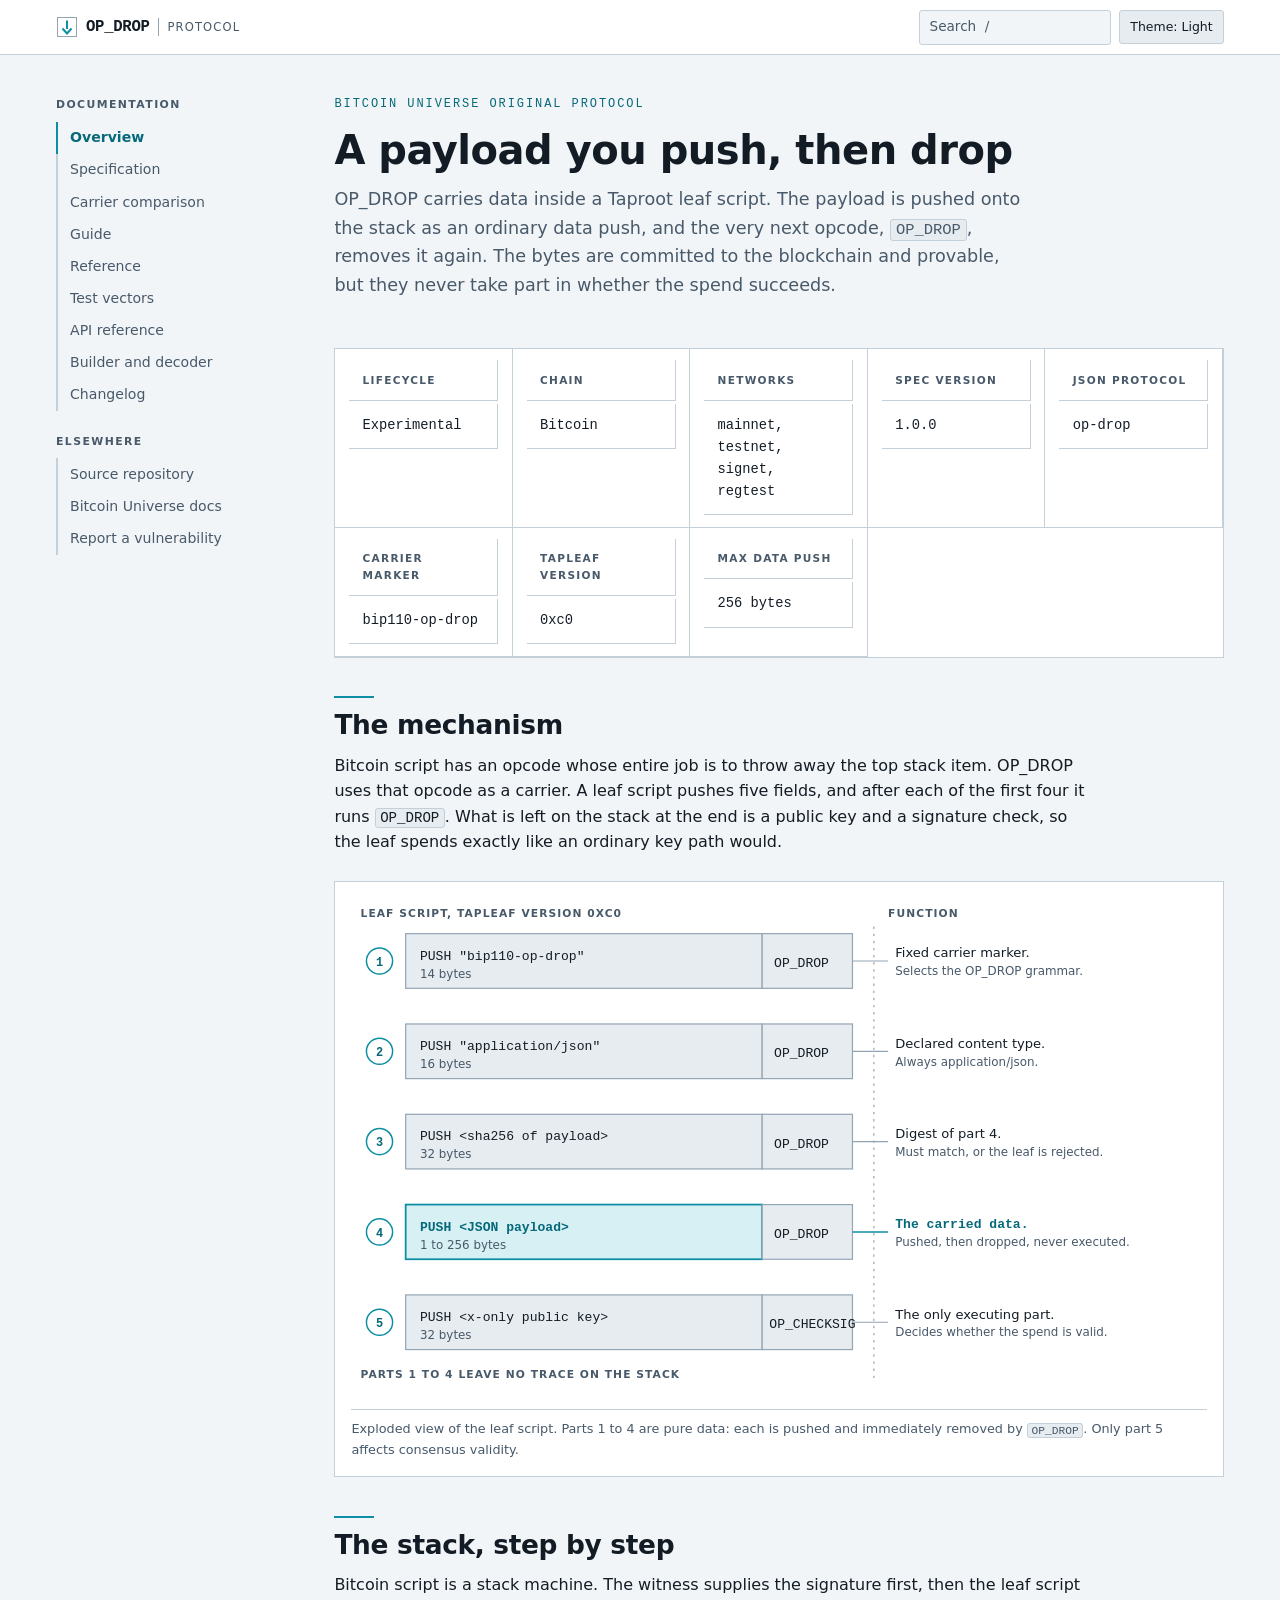
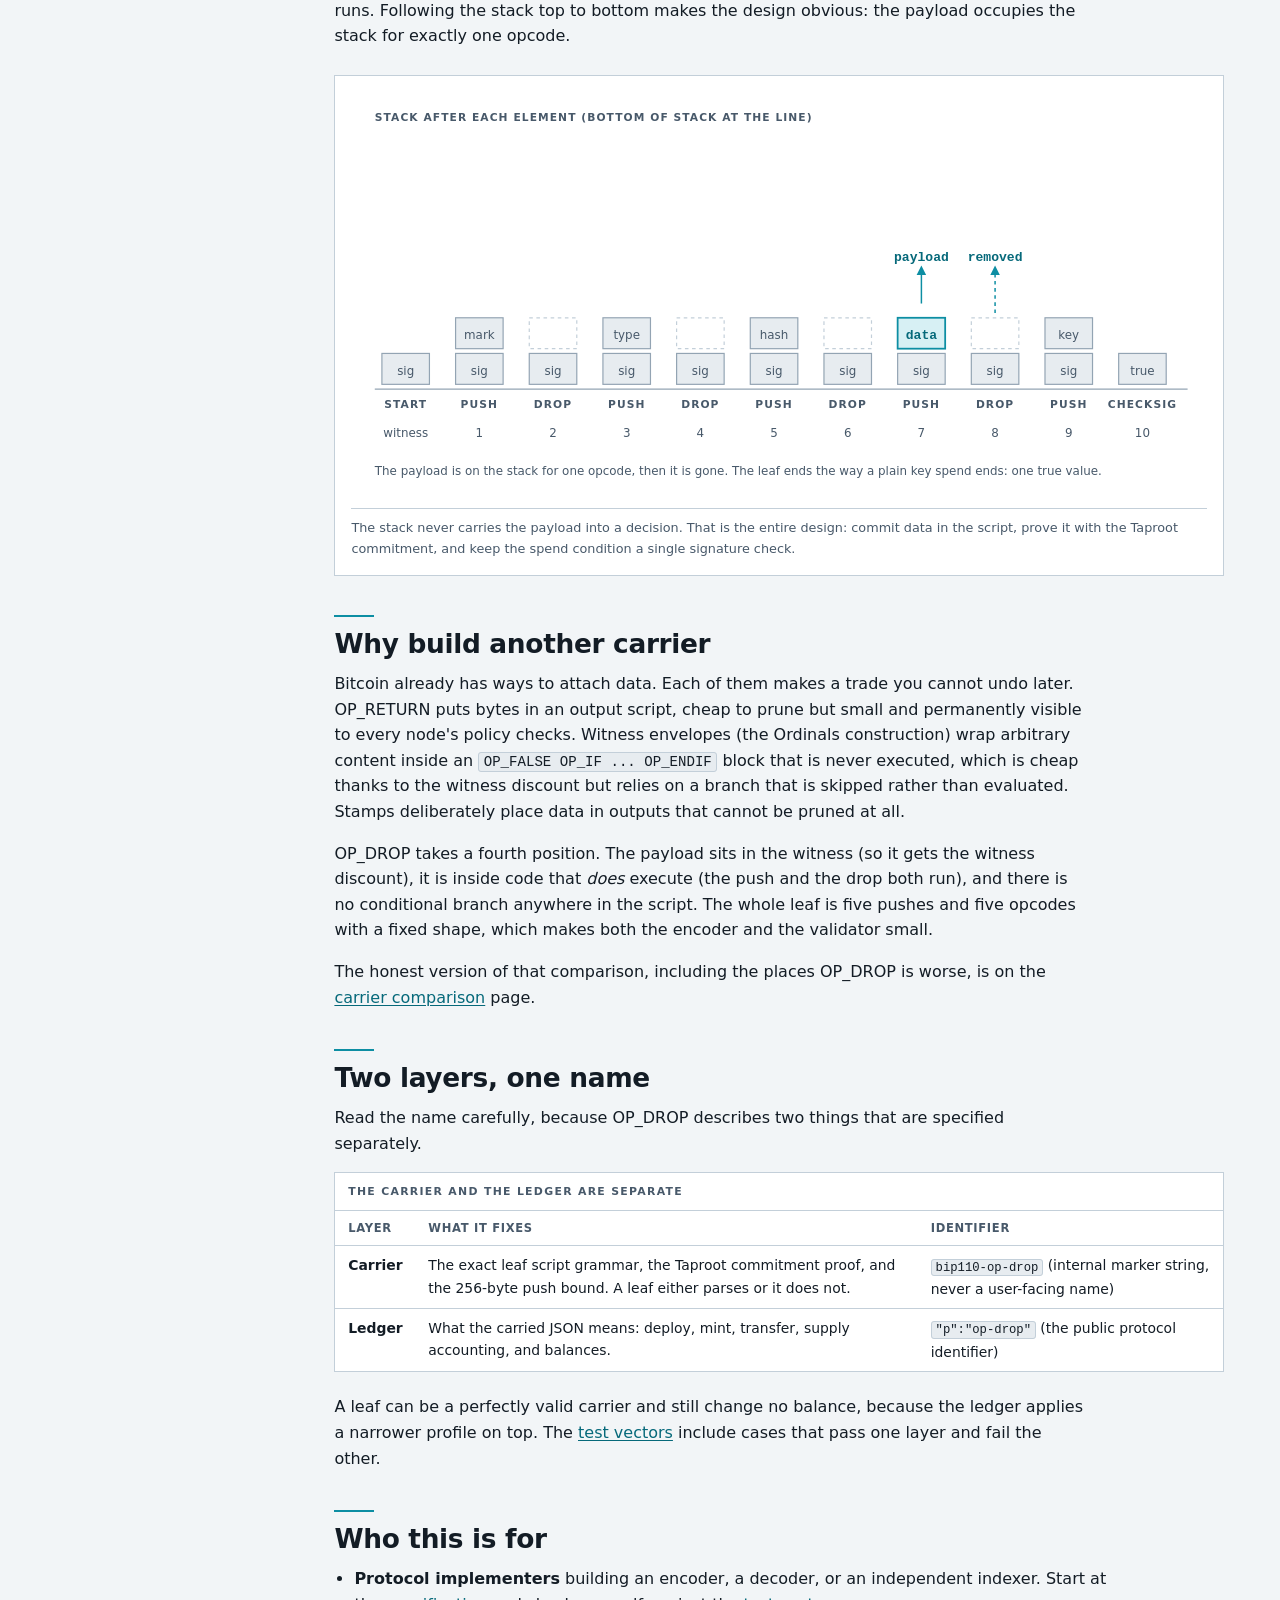
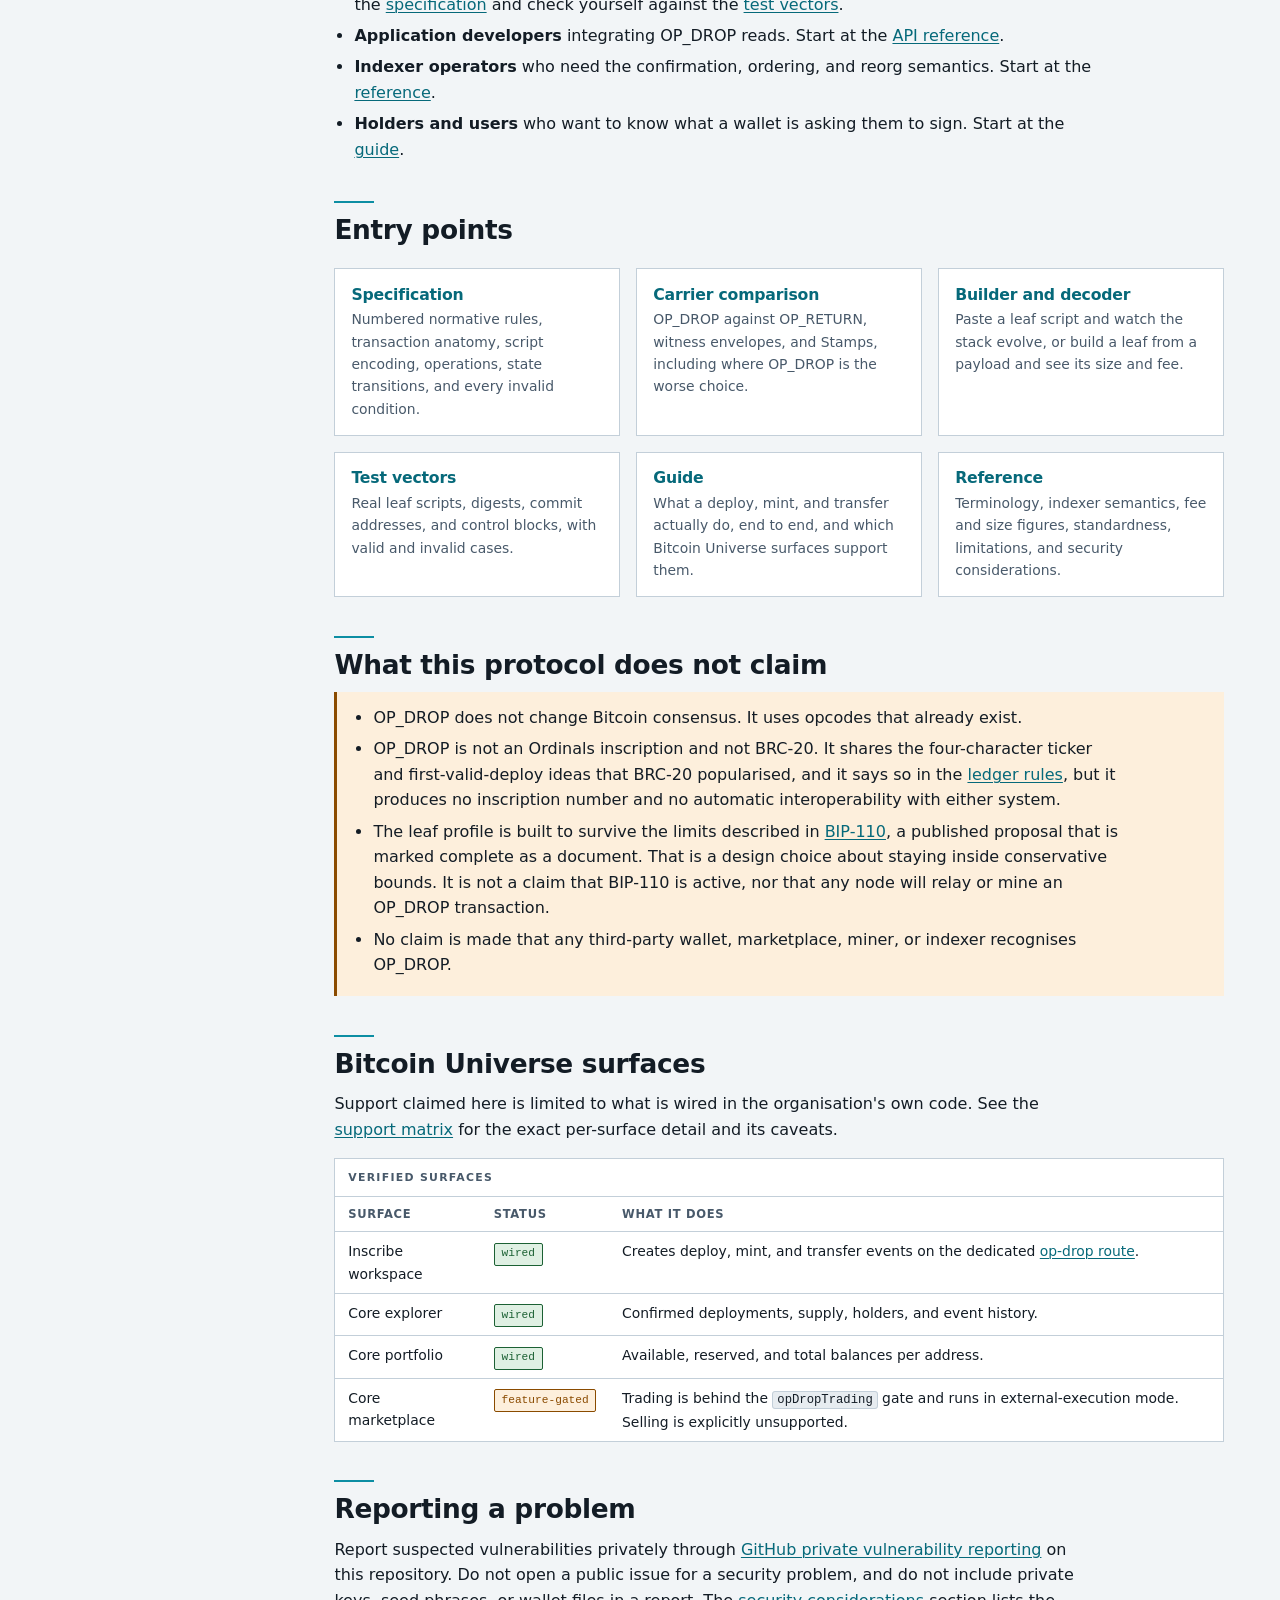
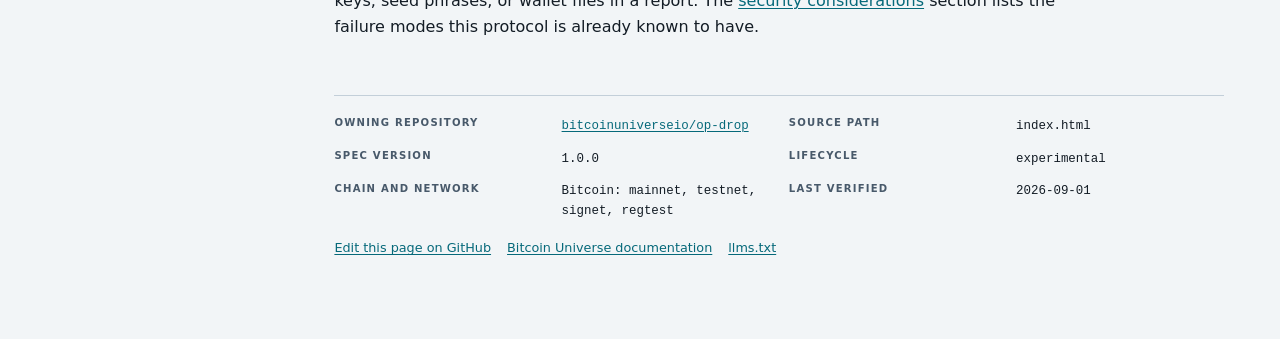
==== index.html @ 26c181e3 "docs: rebuild op-drop into an authoritative protocol documentation site OP_DROP is one of the protoc" ====
<!doctype html>
<html lang="en">
<head>
<meta charset="utf-8">
<meta name="viewport" content="width=device-width, initial-scale=1">
<title>OP_DROP: a Bitcoin data carrier that pushes a payload and drops it</title>
<meta name="description" content="OP_DROP is a Bitcoin Universe original data carrier. A payload is pushed inside a Taproot leaf script and removed from the stack by the OP_DROP opcode, giving a carrier distinct from witness-envelope inscriptions and from OP_RETURN.">
<link rel="canonical" href="https://bitcoinuniverseio.github.io/op-drop/">
<meta property="og:type" content="website">
<meta property="og:title" content="OP_DROP: a Bitcoin data carrier that pushes a payload and drops it">
<meta property="og:description" content="The authoritative home of the OP_DROP carrier design: specification, carrier comparison, test vectors, and a client-side script builder and decoder.">
<meta property="og:url" content="https://bitcoinuniverseio.github.io/op-drop/">
<meta property="og:image" content="https://bitcoinuniverseio.github.io/op-drop/assets/og.svg">
<meta property="og:site_name" content="OP_DROP protocol documentation">
<meta name="twitter:card" content="summary_large_image">
<link rel="icon" href="assets/mark.svg" type="image/svg+xml">
<link rel="stylesheet" href="assets/apparatus.css">
</head>
<body>
<a class="skip" href="#main">Skip to content</a>

<header class="masthead">
  <div class="masthead-in">
    <a class="brand" href="./">
      <svg width="22" height="22" viewBox="0 0 22 22" aria-hidden="true" focusable="false">
        <rect x="1.5" y="1.5" width="19" height="19" fill="none" stroke="var(--rule-strong)"></rect>
        <path d="M11 4.5v8.5" stroke="var(--accent-line)" stroke-width="2" fill="none"></path>
        <path d="M6.5 12.5 11 17.5l4.5-5" fill="none" stroke="var(--accent-line)" stroke-width="2"></path>
      </svg>
      OP_DROP<span class="brand-sub">Protocol</span>
    </a>
    <div class="masthead-tools">
      <div class="searchbox jsonly">
        <label class="skip" for="search-input">Search this site</label>
        <input type="search" id="search-input" data-base="" placeholder="Search  /" autocomplete="off" aria-describedby="search-hint">
        <span id="search-hint" class="skip">Press the slash key to focus search.</span>
        <div id="search-results" role="region" aria-live="polite" aria-label="Search results" hidden></div>
      </div>
      <button type="button" class="tbtn jsonly" id="theme-toggle" aria-pressed="false">Theme: <span class="theme-label">Light</span></button>
    </div>
  </div>
</header>

<div class="shell">
  <aside class="sidebar">
    <span class="label">Documentation</span>
    <nav aria-label="Site sections">
      <ul>
        <li><a href="./" aria-current="page">Overview</a></li>
        <li><a href="specification.html">Specification</a></li>
        <li><a href="carriers.html">Carrier comparison</a></li>
        <li><a href="guide.html">Guide</a></li>
        <li><a href="reference.html">Reference</a></li>
        <li><a href="test-vectors.html">Test vectors</a></li>
        <li><a href="api.html">API reference</a></li>
        <li><a href="tool.html">Builder and decoder</a></li>
        <li><a href="changelog.html">Changelog</a></li>
      </ul>
    </nav>
    <span class="label">Elsewhere</span>
    <nav aria-label="External links">
      <ul>
        <li><a href="https://github.com/bitcoinuniverseio/op-drop">Source repository</a></li>
        <li><a href="https://docs.bitcoinuniverse.io">Bitcoin Universe docs</a></li>
        <li><a href="https://github.com/bitcoinuniverseio/op-drop/security/advisories/new">Report a vulnerability</a></li>
      </ul>
    </nav>
  </aside>

  <main id="main">
    <div class="hero">
      <p class="kicker">Bitcoin Universe original protocol</p>
      <h1>A payload you push, then drop</h1>
      <p class="lede">OP_DROP carries data inside a Taproot leaf script. The payload is pushed onto the stack as an ordinary data push, and the very next opcode, <code>OP_DROP</code>, removes it again. The bytes are committed to the blockchain and provable, but they never take part in whether the spend succeeds.</p>
    </div>

    <div class="specplate">
      <div><div class="k">Lifecycle</div><div class="v">Experimental</div></div>
      <div><div class="k">Chain</div><div class="v">Bitcoin</div></div>
      <div><div class="k">Networks</div><div class="v">mainnet, testnet, signet, regtest</div></div>
      <div><div class="k">Spec version</div><div class="v">1.0.0</div></div>
      <div><div class="k">JSON protocol</div><div class="v">op-drop</div></div>
      <div><div class="k">Carrier marker</div><div class="v">bip110-op-drop</div></div>
      <div><div class="k">Tapleaf version</div><div class="v">0xc0</div></div>
      <div><div class="k">Max data push</div><div class="v">256 bytes</div></div>
    </div>

    <h2 id="mechanism">The mechanism</h2>
    <p>Bitcoin script has an opcode whose entire job is to throw away the top stack item. OP_DROP uses that opcode as a carrier. A leaf script pushes five fields, and after each of the first four it runs <code>OP_DROP</code>. What is left on the stack at the end is a public key and a signature check, so the leaf spends exactly like an ordinary key path would.</p>

    <figure class="figscroll figwide">
      <svg viewBox="0 0 720 420" role="img" aria-labelledby="fig-explode-t fig-explode-d">
        <title id="fig-explode-t">Exploded view of an OP_DROP leaf script</title>
        <desc id="fig-explode-d">The leaf script is drawn as five stacked parts. Part 1 is the 14-byte marker string bip110-op-drop followed by OP_DROP. Part 2 is the 16-byte content type application slash json followed by OP_DROP. Part 3 is the 32-byte SHA-256 digest of the payload followed by OP_DROP. Part 4 is the JSON payload itself, highlighted, followed by OP_DROP. Part 5 is the 32-byte x-only public key followed by OP_CHECKSIG, which is the only part that affects whether the spend succeeds. Leader lines connect each part to a note on the right.</desc>

        <text class="d-cap" x="8" y="16">Leaf script, tapleaf version 0xc0</text>
        <text class="d-cap" x="452" y="16">Function</text>
        <line x1="440" y1="24" x2="440" y2="404" class="d-lead" stroke-dasharray="2 4"></line>

        <!-- part 1 -->
        <g>
          <rect x="46" y="30" width="300" height="46" class="d-box"></rect>
          <text class="d-tm" x="58" y="52">PUSH "bip110-op-drop"</text>
          <text class="d-tmute" x="58" y="67">14 bytes</text>
          <rect x="346" y="30" width="76" height="46" class="d-box"></rect>
          <text class="d-tm" x="356" y="58">OP_DROP</text>
          <circle cx="24" cy="53" r="11" class="d-num"></circle>
          <circle cx="24" cy="53" r="11" class="d-numring"></circle>
          <text class="d-numtext" x="24" y="57" text-anchor="middle">1</text>
          <path d="M422 53 H452" class="d-lead"></path>
          <text class="d-t" x="458" y="50">Fixed carrier marker.</text>
          <text class="d-tmute" x="458" y="65">Selects the OP_DROP grammar.</text>
        </g>

        <!-- part 2 -->
        <g>
          <rect x="46" y="106" width="300" height="46" class="d-box"></rect>
          <text class="d-tm" x="58" y="128">PUSH "application/json"</text>
          <text class="d-tmute" x="58" y="143">16 bytes</text>
          <rect x="346" y="106" width="76" height="46" class="d-box"></rect>
          <text class="d-tm" x="356" y="134">OP_DROP</text>
          <circle cx="24" cy="129" r="11" class="d-num"></circle>
          <circle cx="24" cy="129" r="11" class="d-numring"></circle>
          <text class="d-numtext" x="24" y="133" text-anchor="middle">2</text>
          <path d="M422 129 H452" class="d-lead"></path>
          <text class="d-t" x="458" y="126">Declared content type.</text>
          <text class="d-tmute" x="458" y="141">Always application/json.</text>
        </g>

        <!-- part 3 -->
        <g>
          <rect x="46" y="182" width="300" height="46" class="d-box"></rect>
          <text class="d-tm" x="58" y="204">PUSH &lt;sha256 of payload&gt;</text>
          <text class="d-tmute" x="58" y="219">32 bytes</text>
          <rect x="346" y="182" width="76" height="46" class="d-box"></rect>
          <text class="d-tm" x="356" y="210">OP_DROP</text>
          <circle cx="24" cy="205" r="11" class="d-num"></circle>
          <circle cx="24" cy="205" r="11" class="d-numring"></circle>
          <text class="d-numtext" x="24" y="209" text-anchor="middle">3</text>
          <path d="M422 205 H452" class="d-lead"></path>
          <text class="d-t" x="458" y="202">Digest of part 4.</text>
          <text class="d-tmute" x="458" y="217">Must match, or the leaf is rejected.</text>
        </g>

        <!-- part 4, the payload -->
        <g>
          <rect x="46" y="258" width="300" height="46" class="d-box-a"></rect>
          <text class="d-ta" x="58" y="280">PUSH &lt;JSON payload&gt;</text>
          <text class="d-tmute" x="58" y="295">1 to 256 bytes</text>
          <rect x="346" y="258" width="76" height="46" class="d-box"></rect>
          <text class="d-tm" x="356" y="286">OP_DROP</text>
          <circle cx="24" cy="281" r="11" class="d-num"></circle>
          <circle cx="24" cy="281" r="11" class="d-numring"></circle>
          <text class="d-numtext" x="24" y="285" text-anchor="middle">4</text>
          <path d="M422 281 H452" class="d-lead-a"></path>
          <text class="d-ta" x="458" y="278">The carried data.</text>
          <text class="d-tmute" x="458" y="293">Pushed, then dropped, never executed.</text>
        </g>

        <!-- part 5 -->
        <g>
          <rect x="46" y="334" width="300" height="46" class="d-box"></rect>
          <text class="d-tm" x="58" y="356">PUSH &lt;x-only public key&gt;</text>
          <text class="d-tmute" x="58" y="371">32 bytes</text>
          <rect x="346" y="334" width="76" height="46" class="d-box"></rect>
          <text class="d-tm" x="352" y="362">OP_CHECKSIG</text>
          <circle cx="24" cy="357" r="11" class="d-num"></circle>
          <circle cx="24" cy="357" r="11" class="d-numring"></circle>
          <text class="d-numtext" x="24" y="361" text-anchor="middle">5</text>
          <path d="M422 357 H452" class="d-lead"></path>
          <text class="d-t" x="458" y="354">The only executing part.</text>
          <text class="d-tmute" x="458" y="369">Decides whether the spend is valid.</text>
        </g>

        <text class="d-cap" x="8" y="404">Parts 1 to 4 leave no trace on the stack</text>
      </svg>
      <figcaption>Exploded view of the leaf script. Parts 1 to 4 are pure data: each is pushed and immediately removed by <code>OP_DROP</code>. Only part 5 affects consensus validity.</figcaption>
    </figure>

    <h2 id="stack">The stack, step by step</h2>
    <p>Bitcoin script is a stack machine. The witness supplies the signature first, then the leaf script runs. Following the stack top to bottom makes the design obvious: the payload occupies the stack for exactly one opcode.</p>

    <figure class="figscroll figwide">
      <svg viewBox="0 0 720 340" role="img" aria-labelledby="fig-stack-t fig-stack-d">
        <title id="fig-stack-t">Stack contents at each step of an OP_DROP leaf</title>
        <desc id="fig-stack-d">Eleven columns show the stack after each script element. The stack starts holding only the witness signature. Each data push adds one item, drawn as a box above the signature, and the following OP_DROP removes it again, so the stack returns to holding just the signature. The fourth push, the JSON payload, is highlighted. After the final push of the public key, OP_CHECKSIG consumes both the key and the signature and leaves a single true value.</desc>

        <line x1="20" y1="250" x2="704" y2="250" class="d-lead"></line>
        <text class="d-cap" x="20" y="24">Stack after each element (bottom of stack at the line)</text>

        <!-- columns: x centers every 62px starting at 46 -->
        <g>
          <!-- 0 initial -->
          <rect x="26" y="220" width="40" height="26" class="d-box"></rect>
          <text class="d-tmute" x="46" y="238" text-anchor="middle">sig</text>
          <text class="d-cap" x="46" y="266" text-anchor="middle">start</text>
          <text class="d-tmute" x="46" y="290" text-anchor="middle">witness</text>

          <!-- 1 push marker -->
          <rect x="88" y="220" width="40" height="26" class="d-box"></rect>
          <text class="d-tmute" x="108" y="238" text-anchor="middle">sig</text>
          <rect x="88" y="190" width="40" height="26" class="d-box"></rect>
          <text class="d-tmute" x="108" y="208" text-anchor="middle">mark</text>
          <text class="d-cap" x="108" y="266" text-anchor="middle">push</text>
          <text class="d-tmute" x="108" y="290" text-anchor="middle">1</text>

          <!-- 2 drop -->
          <rect x="150" y="220" width="40" height="26" class="d-box"></rect>
          <text class="d-tmute" x="170" y="238" text-anchor="middle">sig</text>
          <rect x="150" y="190" width="40" height="26" class="d-box-mute"></rect>
          <text class="d-cap" x="170" y="266" text-anchor="middle">drop</text>
          <text class="d-tmute" x="170" y="290" text-anchor="middle">2</text>

          <!-- 3 push ct -->
          <rect x="212" y="220" width="40" height="26" class="d-box"></rect>
          <text class="d-tmute" x="232" y="238" text-anchor="middle">sig</text>
          <rect x="212" y="190" width="40" height="26" class="d-box"></rect>
          <text class="d-tmute" x="232" y="208" text-anchor="middle">type</text>
          <text class="d-cap" x="232" y="266" text-anchor="middle">push</text>
          <text class="d-tmute" x="232" y="290" text-anchor="middle">3</text>

          <!-- 4 drop -->
          <rect x="274" y="220" width="40" height="26" class="d-box"></rect>
          <text class="d-tmute" x="294" y="238" text-anchor="middle">sig</text>
          <rect x="274" y="190" width="40" height="26" class="d-box-mute"></rect>
          <text class="d-cap" x="294" y="266" text-anchor="middle">drop</text>
          <text class="d-tmute" x="294" y="290" text-anchor="middle">4</text>

          <!-- 5 push hash -->
          <rect x="336" y="220" width="40" height="26" class="d-box"></rect>
          <text class="d-tmute" x="356" y="238" text-anchor="middle">sig</text>
          <rect x="336" y="190" width="40" height="26" class="d-box"></rect>
          <text class="d-tmute" x="356" y="208" text-anchor="middle">hash</text>
          <text class="d-cap" x="356" y="266" text-anchor="middle">push</text>
          <text class="d-tmute" x="356" y="290" text-anchor="middle">5</text>

          <!-- 6 drop -->
          <rect x="398" y="220" width="40" height="26" class="d-box"></rect>
          <text class="d-tmute" x="418" y="238" text-anchor="middle">sig</text>
          <rect x="398" y="190" width="40" height="26" class="d-box-mute"></rect>
          <text class="d-cap" x="418" y="266" text-anchor="middle">drop</text>
          <text class="d-tmute" x="418" y="290" text-anchor="middle">6</text>

          <!-- 7 push payload -->
          <rect x="460" y="220" width="40" height="26" class="d-box"></rect>
          <text class="d-tmute" x="480" y="238" text-anchor="middle">sig</text>
          <rect x="460" y="190" width="40" height="26" class="d-box-a"></rect>
          <text class="d-ta" x="480" y="208" text-anchor="middle">data</text>
          <text class="d-cap" x="480" y="266" text-anchor="middle">push</text>
          <text class="d-tmute" x="480" y="290" text-anchor="middle">7</text>
          <path d="M480 178 v-24" class="d-lead-a"></path>
          <path d="M476 154 h8 l-4 -8 z" class="d-arrow-a"></path>
          <text class="d-ta" x="480" y="142" text-anchor="middle">payload</text>

          <!-- 8 drop -->
          <rect x="522" y="220" width="40" height="26" class="d-box"></rect>
          <text class="d-tmute" x="542" y="238" text-anchor="middle">sig</text>
          <rect x="522" y="190" width="40" height="26" class="d-box-mute"></rect>
          <text class="d-cap" x="542" y="266" text-anchor="middle">drop</text>
          <text class="d-tmute" x="542" y="290" text-anchor="middle">8</text>
          <path d="M542 186 v-32" class="d-lead-a" stroke-dasharray="3 3"></path>
          <path d="M538 154 h8 l-4 -8 z" class="d-arrow-a"></path>
          <text class="d-ta" x="542" y="142" text-anchor="middle">removed</text>

          <!-- 9 push key -->
          <rect x="584" y="220" width="40" height="26" class="d-box"></rect>
          <text class="d-tmute" x="604" y="238" text-anchor="middle">sig</text>
          <rect x="584" y="190" width="40" height="26" class="d-box"></rect>
          <text class="d-tmute" x="604" y="208" text-anchor="middle">key</text>
          <text class="d-cap" x="604" y="266" text-anchor="middle">push</text>
          <text class="d-tmute" x="604" y="290" text-anchor="middle">9</text>

          <!-- 10 checksig -->
          <rect x="646" y="220" width="40" height="26" class="d-box"></rect>
          <text class="d-tmute" x="666" y="238" text-anchor="middle">true</text>
          <text class="d-cap" x="666" y="266" text-anchor="middle">checksig</text>
          <text class="d-tmute" x="666" y="290" text-anchor="middle">10</text>
        </g>

        <text class="d-tmute" x="20" y="322">The payload is on the stack for one opcode, then it is gone. The leaf ends the way a plain key spend ends: one true value.</text>
      </svg>
      <figcaption>The stack never carries the payload into a decision. That is the entire design: commit data in the script, prove it with the Taproot commitment, and keep the spend condition a single signature check.</figcaption>
    </figure>

    <h2 id="why">Why build another carrier</h2>
    <p>Bitcoin already has ways to attach data. Each of them makes a trade you cannot undo later. OP_RETURN puts bytes in an output script, cheap to prune but small and permanently visible to every node's policy checks. Witness envelopes (the Ordinals construction) wrap arbitrary content inside an <code>OP_FALSE OP_IF ... OP_ENDIF</code> block that is never executed, which is cheap thanks to the witness discount but relies on a branch that is skipped rather than evaluated. Stamps deliberately place data in outputs that cannot be pruned at all.</p>
    <p>OP_DROP takes a fourth position. The payload sits in the witness (so it gets the witness discount), it is inside code that <em>does</em> execute (the push and the drop both run), and there is no conditional branch anywhere in the script. The whole leaf is five pushes and five opcodes with a fixed shape, which makes both the encoder and the validator small.</p>
    <p>The honest version of that comparison, including the places OP_DROP is worse, is on the <a href="carriers.html">carrier comparison</a> page.</p>

    <h2 id="two-layers">Two layers, one name</h2>
    <p>Read the name carefully, because OP_DROP describes two things that are specified separately.</p>
    <div class="tablewrap">
      <table>
        <caption>The carrier and the ledger are separate</caption>
        <thead><tr><th>Layer</th><th>What it fixes</th><th>Identifier</th></tr></thead>
        <tbody>
          <tr><td><strong>Carrier</strong></td><td>The exact leaf script grammar, the Taproot commitment proof, and the 256-byte push bound. A leaf either parses or it does not.</td><td><code>bip110-op-drop</code> (internal marker string, never a user-facing name)</td></tr>
          <tr><td><strong>Ledger</strong></td><td>What the carried JSON means: deploy, mint, transfer, supply accounting, and balances.</td><td><code>"p":"op-drop"</code> (the public protocol identifier)</td></tr>
        </tbody>
      </table>
    </div>
    <p>A leaf can be a perfectly valid carrier and still change no balance, because the ledger applies a narrower profile on top. The <a href="test-vectors.html">test vectors</a> include cases that pass one layer and fail the other.</p>

    <h2 id="who">Who this is for</h2>
    <ul>
      <li><strong>Protocol implementers</strong> building an encoder, a decoder, or an independent indexer. Start at the <a href="specification.html">specification</a> and check yourself against the <a href="test-vectors.html">test vectors</a>.</li>
      <li><strong>Application developers</strong> integrating OP_DROP reads. Start at the <a href="api.html">API reference</a>.</li>
      <li><strong>Indexer operators</strong> who need the confirmation, ordering, and reorg semantics. Start at the <a href="reference.html">reference</a>.</li>
      <li><strong>Holders and users</strong> who want to know what a wallet is asking them to sign. Start at the <a href="guide.html">guide</a>.</li>
    </ul>

    <h2 id="entry">Entry points</h2>
    <div class="cards">
      <a class="card" href="specification.html"><h3>Specification</h3><p>Numbered normative rules, transaction anatomy, script encoding, operations, state transitions, and every invalid condition.</p></a>
      <a class="card" href="carriers.html"><h3>Carrier comparison</h3><p>OP_DROP against OP_RETURN, witness envelopes, and Stamps, including where OP_DROP is the worse choice.</p></a>
      <a class="card" href="tool.html"><h3>Builder and decoder</h3><p>Paste a leaf script and watch the stack evolve, or build a leaf from a payload and see its size and fee.</p></a>
      <a class="card" href="test-vectors.html"><h3>Test vectors</h3><p>Real leaf scripts, digests, commit addresses, and control blocks, with valid and invalid cases.</p></a>
      <a class="card" href="guide.html"><h3>Guide</h3><p>What a deploy, mint, and transfer actually do, end to end, and which Bitcoin Universe surfaces support them.</p></a>
      <a class="card" href="reference.html"><h3>Reference</h3><p>Terminology, indexer semantics, fee and size figures, standardness, limitations, and security considerations.</p></a>
    </div>

    <h2 id="scope">What this protocol does not claim</h2>
    <div class="note warn">
      <ul>
        <li>OP_DROP does not change Bitcoin consensus. It uses opcodes that already exist.</li>
        <li>OP_DROP is not an Ordinals inscription and not BRC-20. It shares the four-character ticker and first-valid-deploy ideas that BRC-20 popularised, and it says so in the <a href="specification.html#ledger">ledger rules</a>, but it produces no inscription number and no automatic interoperability with either system.</li>
        <li>The leaf profile is built to survive the limits described in <a href="https://bips.dev/110/">BIP-110</a>, a published proposal that is marked complete as a document. That is a design choice about staying inside conservative bounds. It is not a claim that BIP-110 is active, nor that any node will relay or mine an OP_DROP transaction.</li>
        <li>No claim is made that any third-party wallet, marketplace, miner, or indexer recognises OP_DROP.</li>
      </ul>
    </div>

    <h2 id="products">Bitcoin Universe surfaces</h2>
    <p>Support claimed here is limited to what is wired in the organisation's own code. See the <a href="guide.html#support">support matrix</a> for the exact per-surface detail and its caveats.</p>
    <div class="tablewrap">
      <table>
        <caption>Verified surfaces</caption>
        <thead><tr><th>Surface</th><th>Status</th><th>What it does</th></tr></thead>
        <tbody>
          <tr><td>Inscribe workspace</td><td><span class="badge ok">wired</span></td><td>Creates deploy, mint, and transfer events on the dedicated <a href="https://inscribe.bitcoinuniverse.io/op-drop">op-drop route</a>.</td></tr>
          <tr><td>Core explorer</td><td><span class="badge ok">wired</span></td><td>Confirmed deployments, supply, holders, and event history.</td></tr>
          <tr><td>Core portfolio</td><td><span class="badge ok">wired</span></td><td>Available, reserved, and total balances per address.</td></tr>
          <tr><td>Core marketplace</td><td><span class="badge part">feature-gated</span></td><td>Trading is behind the <code>opDropTrading</code> gate and runs in external-execution mode. Selling is explicitly unsupported.</td></tr>
        </tbody>
      </table>
    </div>

    <h2 id="security">Reporting a problem</h2>
    <p>Report suspected vulnerabilities privately through <a href="https://github.com/bitcoinuniverseio/op-drop/security/advisories/new">GitHub private vulnerability reporting</a> on this repository. Do not open a public issue for a security problem, and do not include private keys, seed phrases, or wallet files in a report. The <a href="reference.html#security">security considerations</a> section lists the failure modes this protocol is already known to have.</p>

    <footer class="pagefoot">
      <dl>
        <dt>Owning repository</dt><dd><a href="https://github.com/bitcoinuniverseio/op-drop">bitcoinuniverseio/op-drop</a></dd>
        <dt>Source path</dt><dd>index.html</dd>
        <dt>Spec version</dt><dd>1.0.0</dd>
        <dt>Lifecycle</dt><dd>experimental</dd>
        <dt>Chain and network</dt><dd>Bitcoin: mainnet, testnet, signet, regtest</dd>
        <dt>Last verified</dt><dd>2026-09-01</dd>
      </dl>
      <p class="foot-links">
        <a href="https://github.com/bitcoinuniverseio/op-drop/edit/main/index.html">Edit this page on GitHub</a>
        <a href="https://docs.bitcoinuniverse.io">Bitcoin Universe documentation</a>
        <a href="llms.txt">llms.txt</a>
      </p>
    </footer>
  </main>
</div>

<script src="assets/site.js" defer></script>
</body>
</html>
---- assets/apparatus.css ----
/* OP_DROP protocol site: mechanical-apparatus visual language.
   Dark slate base, one luminous cyan accent for the payload path. */

:root {
  color-scheme: light dark;

  --slate-0: #f2f5f7;
  --slate-1: #ffffff;
  --slate-2: #e7ecf0;
  --rule: #c3cfd9;
  --rule-strong: #93a4b3;
  --ink: #131c25;
  --ink-muted: #48596a;
  --accent: #06697a;
  --accent-soft: #d7f0f4;
  --accent-line: #0d8ea3;
  --warn: #8a4b00;
  --warn-soft: #fdefdc;
  --bad: #96222a;
  --bad-soft: #fbe6e7;
  --good: #1c6134;
  --good-soft: #dff0e3;

  --shadow: 0 1px 0 var(--rule);
  --mono: ui-monospace, "SFMono-Regular", "SF Mono", Menlo, Consolas,
    "Liberation Mono", monospace;
  --sans: ui-sans-serif, system-ui, -apple-system, "Segoe UI", Roboto,
    "Helvetica Neue", Arial, sans-serif;

  --measure: 74ch;
  --gap: 1.5rem;
}

@media (prefers-color-scheme: dark) {
  :root:not([data-theme="light"]) {
    --slate-0: #0d141b;
    --slate-1: #141d26;
    --slate-2: #1b2733;
    --rule: #2a3846;
    --rule-strong: #43576b;
    --ink: #dde6ee;
    --ink-muted: #9aabbb;
    --accent: #56dced;
    --accent-soft: #10333c;
    --accent-line: #3fc3d6;
    --warn: #f0b45f;
    --warn-soft: #33260f;
    --bad: #f18b90;
    --bad-soft: #351a1c;
    --good: #74d296;
    --good-soft: #13301f;
  }
}

:root[data-theme="dark"] {
  --slate-0: #0d141b;
  --slate-1: #141d26;
  --slate-2: #1b2733;
  --rule: #2a3846;
  --rule-strong: #43576b;
  --ink: #dde6ee;
  --ink-muted: #9aabbb;
  --accent: #56dced;
  --accent-soft: #10333c;
  --accent-line: #3fc3d6;
  --warn: #f0b45f;
  --warn-soft: #33260f;
  --bad: #f18b90;
  --bad-soft: #351a1c;
  --good: #74d296;
  --good-soft: #13301f;
}

* { box-sizing: border-box; }

html { -webkit-text-size-adjust: 100%; }

body {
  margin: 0;
  background: var(--slate-0);
  color: var(--ink);
  font-family: var(--sans);
  font-size: 16px;
  line-height: 1.6;
  overflow-x: hidden;
}

/* ---------- structural type ---------- */

h1, h2, h3, h4 {
  font-weight: 620;
  line-height: 1.22;
  margin: 2.4rem 0 0.7rem;
  letter-spacing: -0.012em;
}
h1 { font-size: clamp(1.7rem, 1.2rem + 2.2vw, 2.5rem); margin-top: 0; }
h2 { font-size: clamp(1.3rem, 1.05rem + 1.1vw, 1.65rem); }
h3 { font-size: 1.1rem; }
h4 { font-size: 0.97rem; }

h2::before {
  content: "";
  display: block;
  width: 2.5rem;
  height: 2px;
  background: var(--accent-line);
  margin-bottom: 0.7rem;
}

p, li { max-width: var(--measure); }
p { margin: 0 0 1rem; }
ul, ol { padding-left: 1.25rem; margin: 0 0 1rem; }
li { margin-bottom: 0.35rem; }

a { color: var(--accent); text-decoration-thickness: 1px; text-underline-offset: 2px; }
a:hover { text-decoration-thickness: 2px; }

:focus-visible {
  outline: 2px solid var(--accent-line);
  outline-offset: 2px;
  border-radius: 2px;
}

code, kbd, samp, pre { font-family: var(--mono); }
code {
  font-size: 0.88em;
  background: var(--slate-2);
  border: 1px solid var(--rule);
  border-radius: 3px;
  padding: 0.06em 0.32em;
  word-break: break-word;
}
pre {
  background: var(--slate-1);
  border: 1px solid var(--rule);
  border-left: 3px solid var(--accent-line);
  padding: 0.85rem 1rem;
  overflow-x: auto;
  font-size: 0.82rem;
  line-height: 1.55;
  margin: 0 0 1.2rem;
}
pre code { background: none; border: 0; padding: 0; font-size: inherit; }

.label {
  font-size: 0.68rem;
  letter-spacing: 0.13em;
  text-transform: uppercase;
  font-weight: 700;
  color: var(--ink-muted);
}

/* ---------- skip link ---------- */

.skip {
  position: absolute;
  left: -9999px;
  top: 0;
  background: var(--accent);
  color: var(--slate-0);
  padding: 0.6rem 1rem;
  z-index: 100;
  font-weight: 700;
}
.skip:focus { left: 0; }

/* ---------- masthead ---------- */

.masthead {
  border-bottom: 1px solid var(--rule);
  background: var(--slate-1);
  position: sticky;
  top: 0;
  z-index: 40;
}
.masthead-in {
  max-width: 1200px;
  margin: 0 auto;
  padding: 0.6rem 1rem;
  display: flex;
  align-items: center;
  gap: 0.9rem;
  flex-wrap: wrap;
}
.brand {
  display: inline-flex;
  align-items: center;
  gap: 0.5rem;
  font-family: var(--mono);
  font-weight: 700;
  font-size: 0.98rem;
  color: var(--ink);
  text-decoration: none;
  letter-spacing: -0.02em;
}
.brand svg { flex: none; }
.brand:hover { color: var(--accent); }
.brand-sub {
  font-family: var(--sans);
  font-weight: 500;
  font-size: 0.72rem;
  letter-spacing: 0.1em;
  text-transform: uppercase;
  color: var(--ink-muted);
  border-left: 1px solid var(--rule-strong);
  padding-left: 0.55rem;
}
.masthead-tools { margin-left: auto; display: flex; gap: 0.5rem; align-items: center; }

.tbtn {
  font: inherit;
  font-size: 0.78rem;
  background: var(--slate-2);
  color: var(--ink);
  border: 1px solid var(--rule);
  border-radius: 3px;
  padding: 0.35rem 0.65rem;
  cursor: pointer;
  display: inline-flex;
  align-items: center;
  gap: 0.35rem;
}
.tbtn:hover { border-color: var(--rule-strong); }

/* ---------- shell ---------- */

.shell {
  max-width: 1200px;
  margin: 0 auto;
  padding: 0 1rem 4rem;
  display: grid;
  grid-template-columns: 15rem minmax(0, 1fr);
  gap: 2.4rem;
}
@media (max-width: 900px) {
  .shell { grid-template-columns: minmax(0, 1fr); gap: 0; }
}

.sidebar {
  padding-top: 2rem;
  align-self: start;
  position: sticky;
  top: 4rem;
  max-height: calc(100vh - 5rem);
  overflow-y: auto;
}
@media (max-width: 900px) {
  .sidebar { position: static; max-height: none; padding-top: 1.2rem; }
}
.sidebar nav ul { list-style: none; padding: 0; margin: 0 0 1.4rem; }
.sidebar nav li { margin: 0; }
.sidebar nav a {
  display: block;
  padding: 0.3rem 0 0.3rem 0.75rem;
  border-left: 2px solid var(--rule);
  color: var(--ink-muted);
  text-decoration: none;
  font-size: 0.88rem;
}
.sidebar nav a:hover { color: var(--ink); border-left-color: var(--rule-strong); }
.sidebar nav a[aria-current="page"] {
  color: var(--accent);
  border-left-color: var(--accent-line);
  font-weight: 640;
}
.sidebar .label { display: block; margin: 0 0 0.5rem; }

main { padding-top: 2rem; min-width: 0; }

/* ---------- technical panel ---------- */

.panel {
  position: relative;
  background: var(--slate-1);
  border: 1px solid var(--rule);
  padding: 1.1rem 1.2rem;
  margin: 0 0 1.4rem;
}
.panel > :last-child { margin-bottom: 0; }
.panel::before, .panel::after {
  content: "";
  position: absolute;
  width: 9px;
  height: 9px;
  border: 1px solid var(--accent-line);
  pointer-events: none;
}
.panel::before { top: -1px; left: -1px; border-right: 0; border-bottom: 0; }
.panel::after { bottom: -1px; right: -1px; border-left: 0; border-top: 0; }

.panel > .label { display: block; margin-bottom: 0.5rem; }

.note {
  border-left: 3px solid var(--accent-line);
  background: var(--accent-soft);
  padding: 0.8rem 1rem;
  margin: 0 0 1.3rem;
}
.note > :last-child { margin-bottom: 0; }
.note.warn { border-left-color: var(--warn); background: var(--warn-soft); }
.note.bad { border-left-color: var(--bad); background: var(--bad-soft); }

/* ---------- hero ---------- */

.hero { padding: 0.5rem 0 0.5rem; }
.hero .kicker {
  font-family: var(--mono);
  font-size: 0.75rem;
  letter-spacing: 0.16em;
  text-transform: uppercase;
  color: var(--accent);
  margin: 0 0 0.7rem;
}
.hero .lede {
  font-size: 1.1rem;
  color: var(--ink-muted);
  max-width: 62ch;
}

.specplate {
  display: grid;
  grid-template-columns: repeat(auto-fit, minmax(9.5rem, 1fr));
  border: 1px solid var(--rule);
  background: var(--slate-1);
  margin: 1.6rem 0;
}
.specplate div {
  padding: 0.7rem 0.85rem;
  border-right: 1px solid var(--rule);
  border-bottom: 1px solid var(--rule);
}
.specplate dt, .specplate .k {
  font-size: 0.66rem;
  letter-spacing: 0.12em;
  text-transform: uppercase;
  color: var(--ink-muted);
  font-weight: 700;
  margin-bottom: 0.2rem;
}
.specplate .v { font-family: var(--mono); font-size: 0.86rem; }

/* ---------- cards ---------- */

.cards {
  display: grid;
  grid-template-columns: repeat(auto-fit, minmax(15rem, 1fr));
  gap: 1rem;
  margin: 1.4rem 0;
}
.card {
  display: block;
  border: 1px solid var(--rule);
  background: var(--slate-1);
  padding: 0.95rem 1rem;
  text-decoration: none;
  color: var(--ink);
}
.card:hover { border-color: var(--accent-line); }
.card h3 { margin: 0 0 0.3rem; font-size: 0.98rem; color: var(--accent); }
.card p { margin: 0; font-size: 0.87rem; color: var(--ink-muted); }

/* ---------- tables ---------- */

.tablewrap {
  overflow-x: auto;
  border: 1px solid var(--rule);
  margin: 0 0 1.4rem;
  background: var(--slate-1);
}
table { border-collapse: collapse; width: 100%; font-size: 0.87rem; }
caption {
  text-align: left;
  padding: 0.6rem 0.8rem;
  font-size: 0.68rem;
  letter-spacing: 0.12em;
  text-transform: uppercase;
  font-weight: 700;
  color: var(--ink-muted);
  border-bottom: 1px solid var(--rule);
}
th, td {
  text-align: left;
  padding: 0.5rem 0.8rem;
  border-bottom: 1px solid var(--rule);
  vertical-align: top;
}
th { font-size: 0.72rem; letter-spacing: 0.06em; text-transform: uppercase; color: var(--ink-muted); white-space: nowrap; }
tbody tr:last-child td { border-bottom: 0; }
td code { white-space: nowrap; }
.num { text-align: right; font-family: var(--mono); }

/* ---------- rule list (normative) ---------- */

.rules { list-style: none; padding: 0; counter-reset: none; }
.rules > li {
  display: grid;
  grid-template-columns: 4.2rem minmax(0, 1fr);
  gap: 0.9rem;
  padding: 0.7rem 0;
  border-top: 1px solid var(--rule);
  max-width: none;
  margin: 0;
}
.rules > li:last-child { border-bottom: 1px solid var(--rule); }
.rules .rid {
  font-family: var(--mono);
  font-size: 0.78rem;
  font-weight: 700;
  color: var(--accent);
  padding-top: 0.12rem;
}
.rules .rbody > :last-child { margin-bottom: 0; }
.rules .rbody p { max-width: none; }

/* ---------- badges ---------- */

.badge {
  display: inline-block;
  font-family: var(--mono);
  font-size: 0.7rem;
  padding: 0.1rem 0.42rem;
  border-radius: 2px;
  border: 1px solid currentColor;
  white-space: nowrap;
}
.badge.ok { color: var(--good); background: var(--good-soft); }
.badge.no { color: var(--bad); background: var(--bad-soft); }
.badge.part { color: var(--warn); background: var(--warn-soft); }

/* ---------- figures / diagrams ---------- */

figure {
  margin: 1.6rem 0;
  border: 1px solid var(--rule);
  background: var(--slate-1);
  padding: 1rem;
}
figure svg { display: block; width: 100%; height: auto; }
figcaption {
  font-size: 0.8rem;
  color: var(--ink-muted);
  margin-top: 0.75rem;
  padding-top: 0.6rem;
  border-top: 1px solid var(--rule);
  max-width: none;
}
.figscroll { overflow-x: auto; }
.figscroll > svg { min-width: 34rem; }
.figwide > svg { min-width: 44rem; }

/* SVG token classes, shared by every diagram */
.d-bg { fill: var(--slate-2); }
.d-box { fill: var(--slate-2); stroke: var(--rule-strong); stroke-width: 1; }
.d-box-a { fill: var(--accent-soft); stroke: var(--accent-line); stroke-width: 1.5; }
.d-box-mute { fill: none; stroke: var(--rule); stroke-width: 1; stroke-dasharray: 3 3; }
.d-lead { stroke: var(--rule-strong); stroke-width: 1; fill: none; }
.d-lead-a { stroke: var(--accent-line); stroke-width: 1.25; fill: none; }
.d-arrow { fill: var(--rule-strong); }
.d-arrow-a { fill: var(--accent-line); }
.d-t { fill: var(--ink); font-family: var(--sans); font-size: 11px; }
.d-tm { fill: var(--ink); font-family: var(--mono); font-size: 11px; }
.d-tmute { fill: var(--ink-muted); font-family: var(--sans); font-size: 10px; }
.d-ta { fill: var(--accent); font-family: var(--mono); font-size: 11px; font-weight: 600; }
.d-cap { fill: var(--ink-muted); font-family: var(--sans); font-size: 9px; letter-spacing: 0.1em; text-transform: uppercase; font-weight: 700; }
.d-num { fill: var(--slate-1); }
.d-numring { fill: none; stroke: var(--accent-line); stroke-width: 1.25; }
.d-numtext { fill: var(--accent); font-family: var(--mono); font-size: 10px; font-weight: 700; }

/* ---------- search ---------- */

.searchbox { position: relative; }
.searchbox input {
  font: inherit;
  font-size: 0.85rem;
  width: 12rem;
  max-width: 45vw;
  padding: 0.35rem 0.6rem;
  background: var(--slate-0);
  color: var(--ink);
  border: 1px solid var(--rule);
  border-radius: 3px;
}
.searchbox input::placeholder { color: var(--ink-muted); }
#search-results {
  position: absolute;
  right: 0;
  top: calc(100% + 0.4rem);
  width: min(30rem, 92vw);
  max-height: 60vh;
  overflow-y: auto;
  background: var(--slate-1);
  border: 1px solid var(--rule-strong);
  box-shadow: 0 8px 30px rgba(0, 0, 0, 0.28);
  z-index: 60;
  padding: 0.35rem;
}
#search-results[hidden] { display: none; }
#search-results ul { list-style: none; margin: 0; padding: 0; }
#search-results a {
  display: block;
  padding: 0.5rem 0.6rem;
  text-decoration: none;
  color: var(--ink);
  border-bottom: 1px solid var(--rule);
}
#search-results li:last-child a { border-bottom: 0; }
#search-results a:hover, #search-results a:focus { background: var(--slate-2); }
#search-results .r-page {
  font-size: 0.66rem;
  letter-spacing: 0.1em;
  text-transform: uppercase;
  color: var(--accent);
  font-weight: 700;
}
#search-results .r-head { display: block; font-weight: 620; font-size: 0.9rem; }
#search-results .r-snip { display: block; font-size: 0.8rem; color: var(--ink-muted); }
#search-results .r-empty { padding: 0.8rem; font-size: 0.86rem; color: var(--ink-muted); }
#search-results p { margin: 0; }

/* ---------- tool ---------- */

.tool { border: 1px solid var(--rule); background: var(--slate-1); padding: 1rem; margin: 1.5rem 0; }
.tool textarea, .tool input[type="text"], .tool select {
  font-family: var(--mono);
  font-size: 0.82rem;
  width: 100%;
  padding: 0.55rem 0.7rem;
  background: var(--slate-0);
  color: var(--ink);
  border: 1px solid var(--rule);
  border-radius: 3px;
}
.tool textarea { min-height: 7.5rem; resize: vertical; line-height: 1.5; }
.tool label { display: block; margin-bottom: 0.35rem; }
.tool .field { margin-bottom: 0.9rem; }
.tool .row { display: grid; grid-template-columns: repeat(auto-fit, minmax(9rem, 1fr)); gap: 0.8rem; }
.tool .actions { display: flex; flex-wrap: wrap; gap: 0.5rem; margin-bottom: 0.9rem; }
.tool button {
  font: inherit;
  font-size: 0.85rem;
  font-weight: 600;
  padding: 0.45rem 0.9rem;
  border-radius: 3px;
  cursor: pointer;
  border: 1px solid var(--accent-line);
  background: var(--accent-soft);
  color: var(--accent);
}
.tool button.secondary { border-color: var(--rule-strong); background: var(--slate-2); color: var(--ink); }
.tool button:hover { border-color: var(--accent); }

.verdict {
  border: 1px solid var(--rule);
  border-left-width: 3px;
  padding: 0.7rem 0.9rem;
  margin-bottom: 1rem;
  font-size: 0.9rem;
}
.verdict.ok { border-left-color: var(--good); background: var(--good-soft); color: var(--good); }
.verdict.no { border-left-color: var(--bad); background: var(--bad-soft); color: var(--bad); }
.verdict.idle { border-left-color: var(--rule-strong); color: var(--ink-muted); }
.verdict strong { color: inherit; }

.stackview { display: grid; gap: 0.4rem; margin: 0 0 1.2rem; }
.stackstep {
  display: grid;
  grid-template-columns: 2rem minmax(7rem, 12rem) minmax(0, 1fr);
  gap: 0.7rem;
  align-items: start;
  border: 1px solid var(--rule);
  background: var(--slate-0);
  padding: 0.45rem 0.6rem;
  font-size: 0.8rem;
}
.stackstep .n { font-family: var(--mono); color: var(--ink-muted); }
.stackstep .op { font-family: var(--mono); font-weight: 700; color: var(--accent); word-break: break-all; }
.stackstep .st { font-family: var(--mono); color: var(--ink-muted); word-break: break-all; }
.stackstep.drop .op { color: var(--warn); }

.out { font-family: var(--mono); font-size: 0.8rem; word-break: break-all; }

/* ---------- footer ---------- */

.pagefoot {
  border-top: 1px solid var(--rule);
  margin-top: 3.5rem;
  padding-top: 1.2rem;
  font-size: 0.8rem;
  color: var(--ink-muted);
}
.pagefoot dl {
  display: grid;
  grid-template-columns: repeat(auto-fit, minmax(11rem, 1fr));
  gap: 0.7rem 1.2rem;
  margin: 0 0 1rem;
}
.pagefoot dt {
  font-size: 0.63rem;
  letter-spacing: 0.12em;
  text-transform: uppercase;
  font-weight: 700;
}
.pagefoot dd { margin: 0.1rem 0 0; font-family: var(--mono); font-size: 0.78rem; color: var(--ink); word-break: break-word; }
.pagefoot .foot-links { display: flex; flex-wrap: wrap; gap: 0.35rem 1rem; }

.jsonly { display: none; }
.js .jsonly { display: revert; }
.js .nojs { display: none; }

@media (prefers-reduced-motion: reduce) {
  * { animation: none !important; transition: none !important; }
}
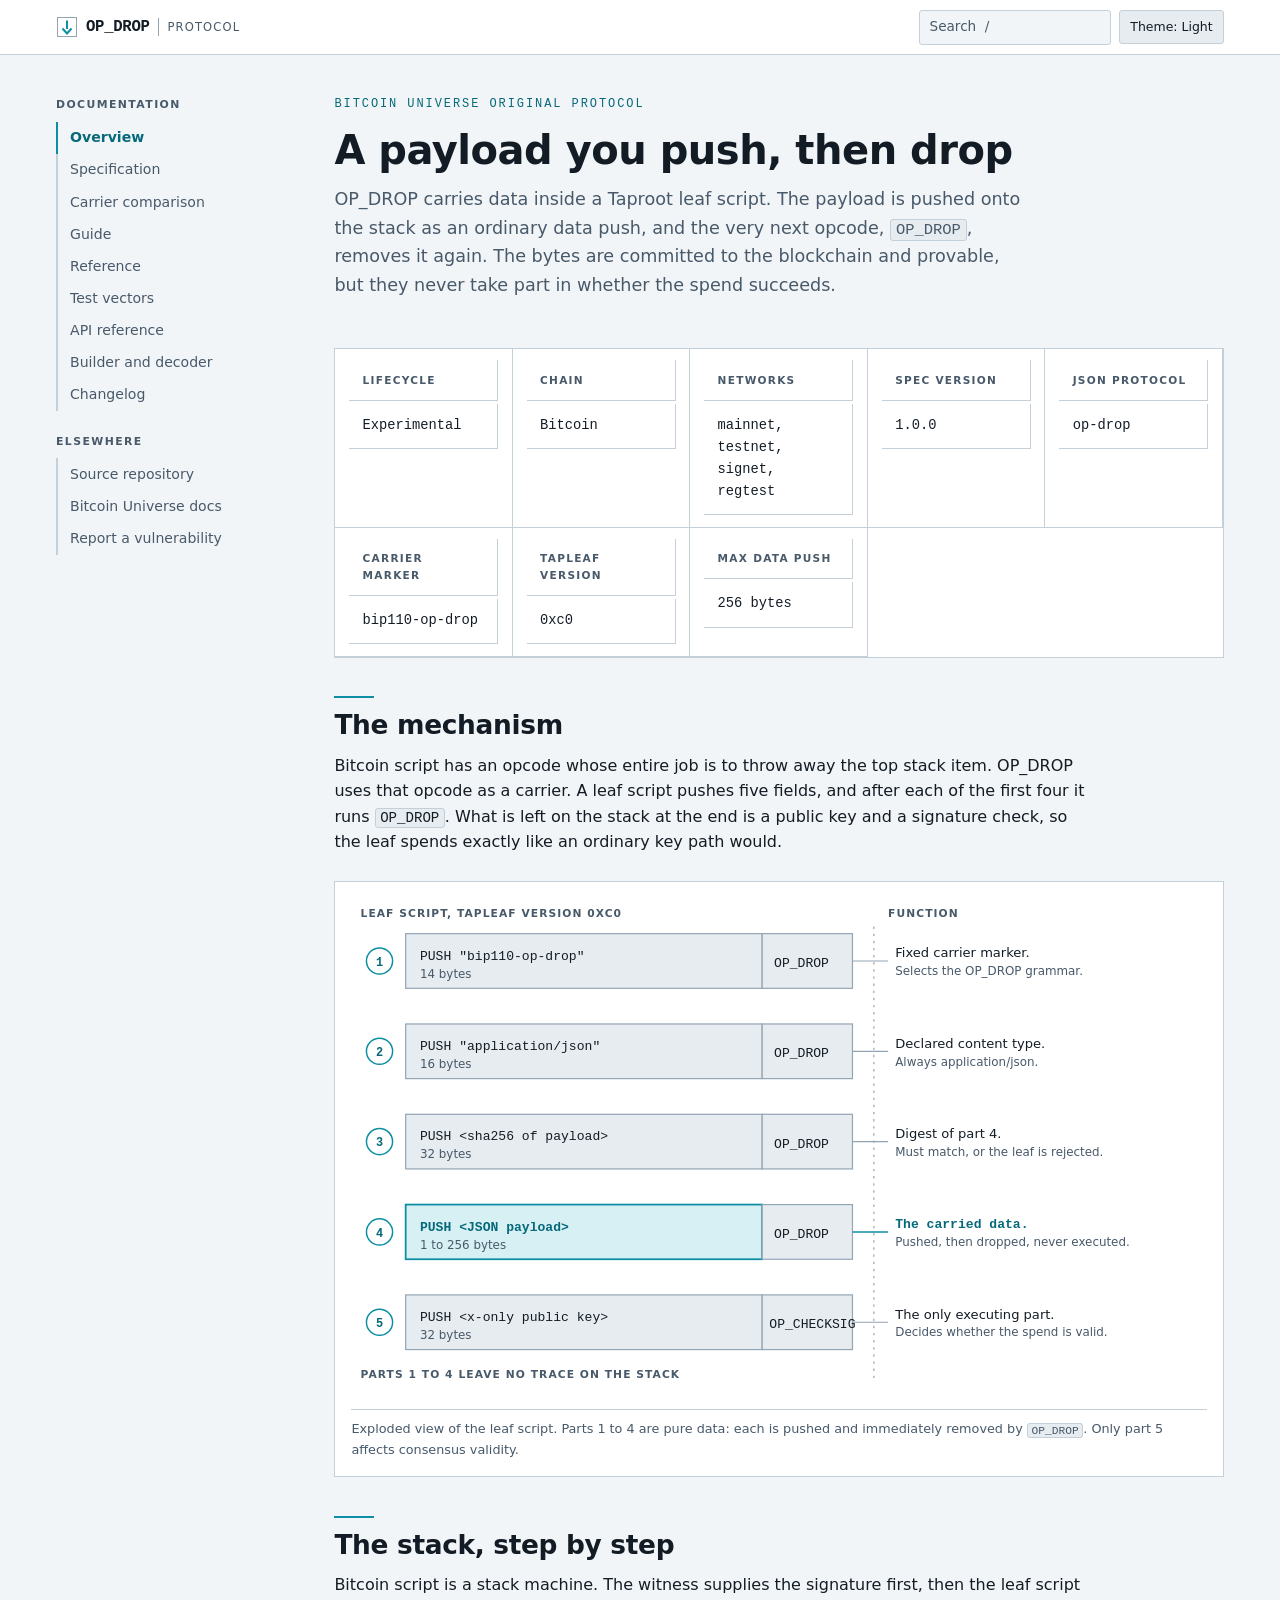
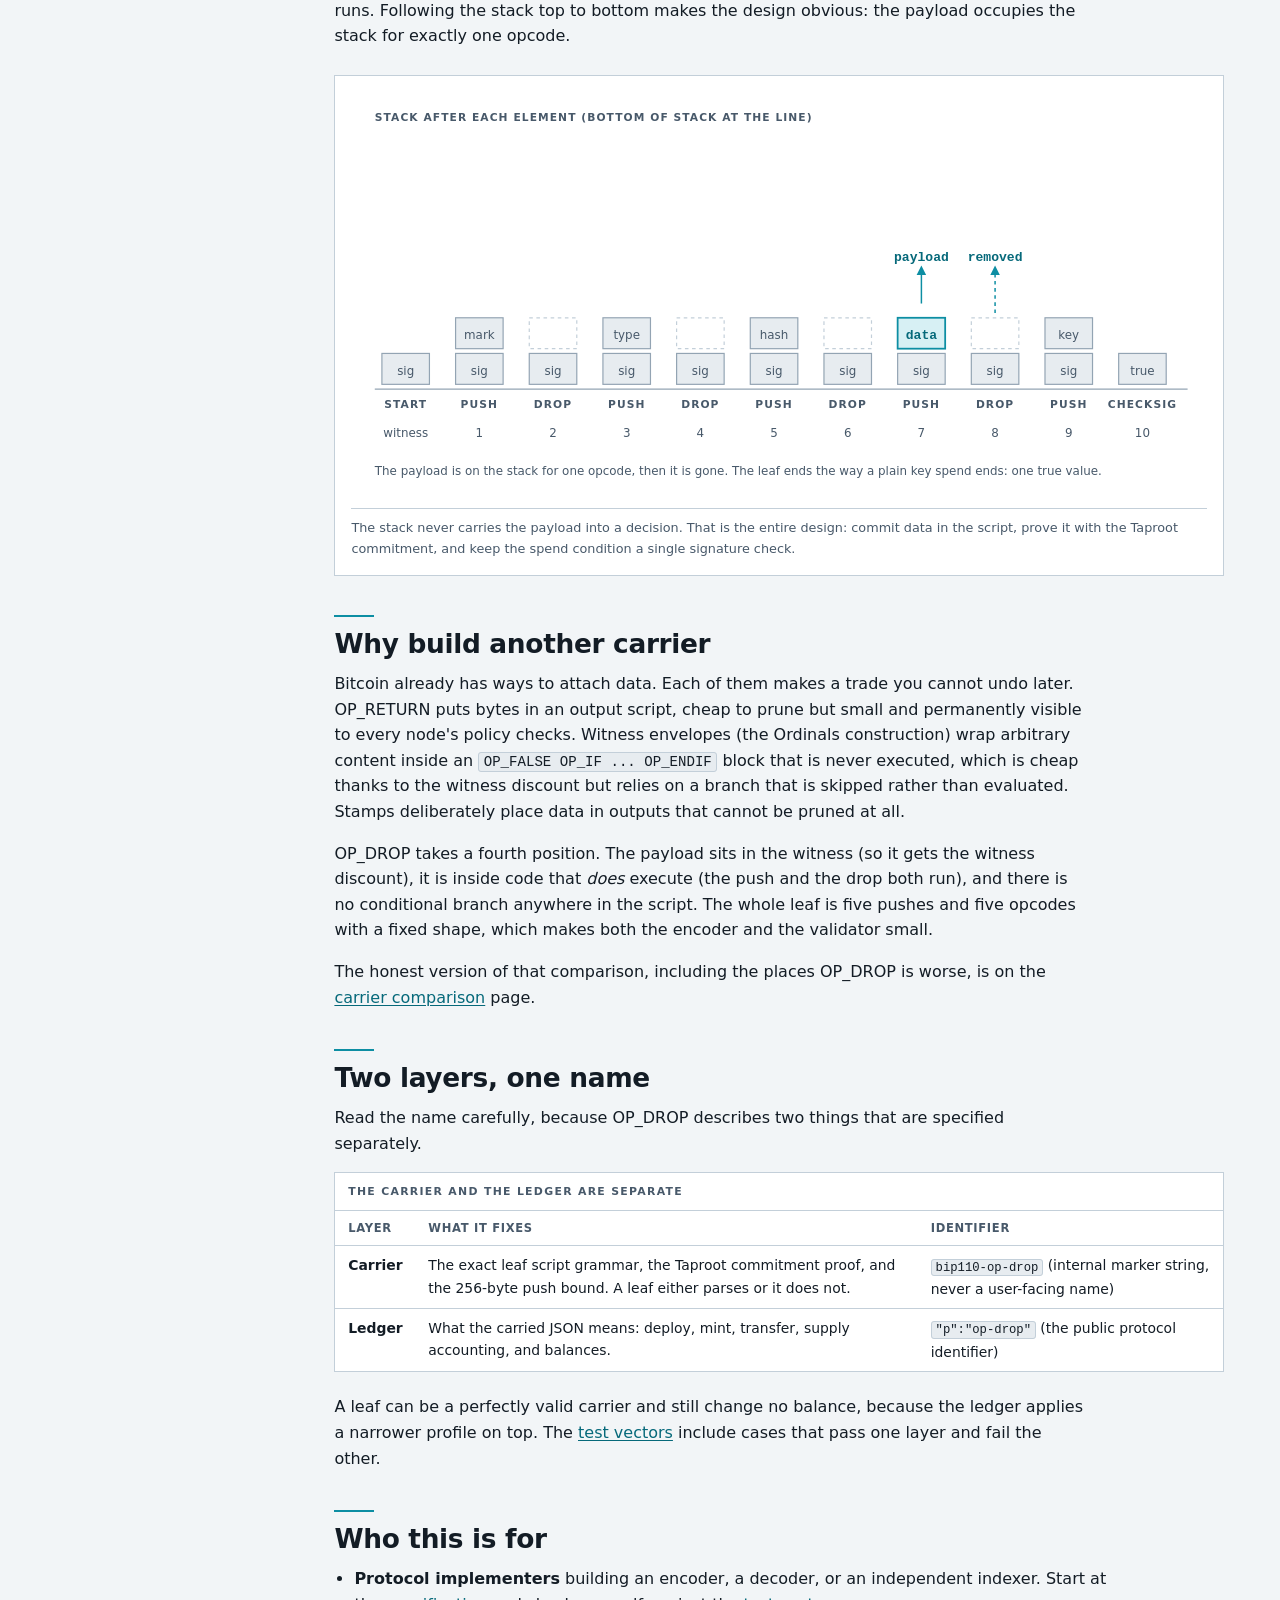
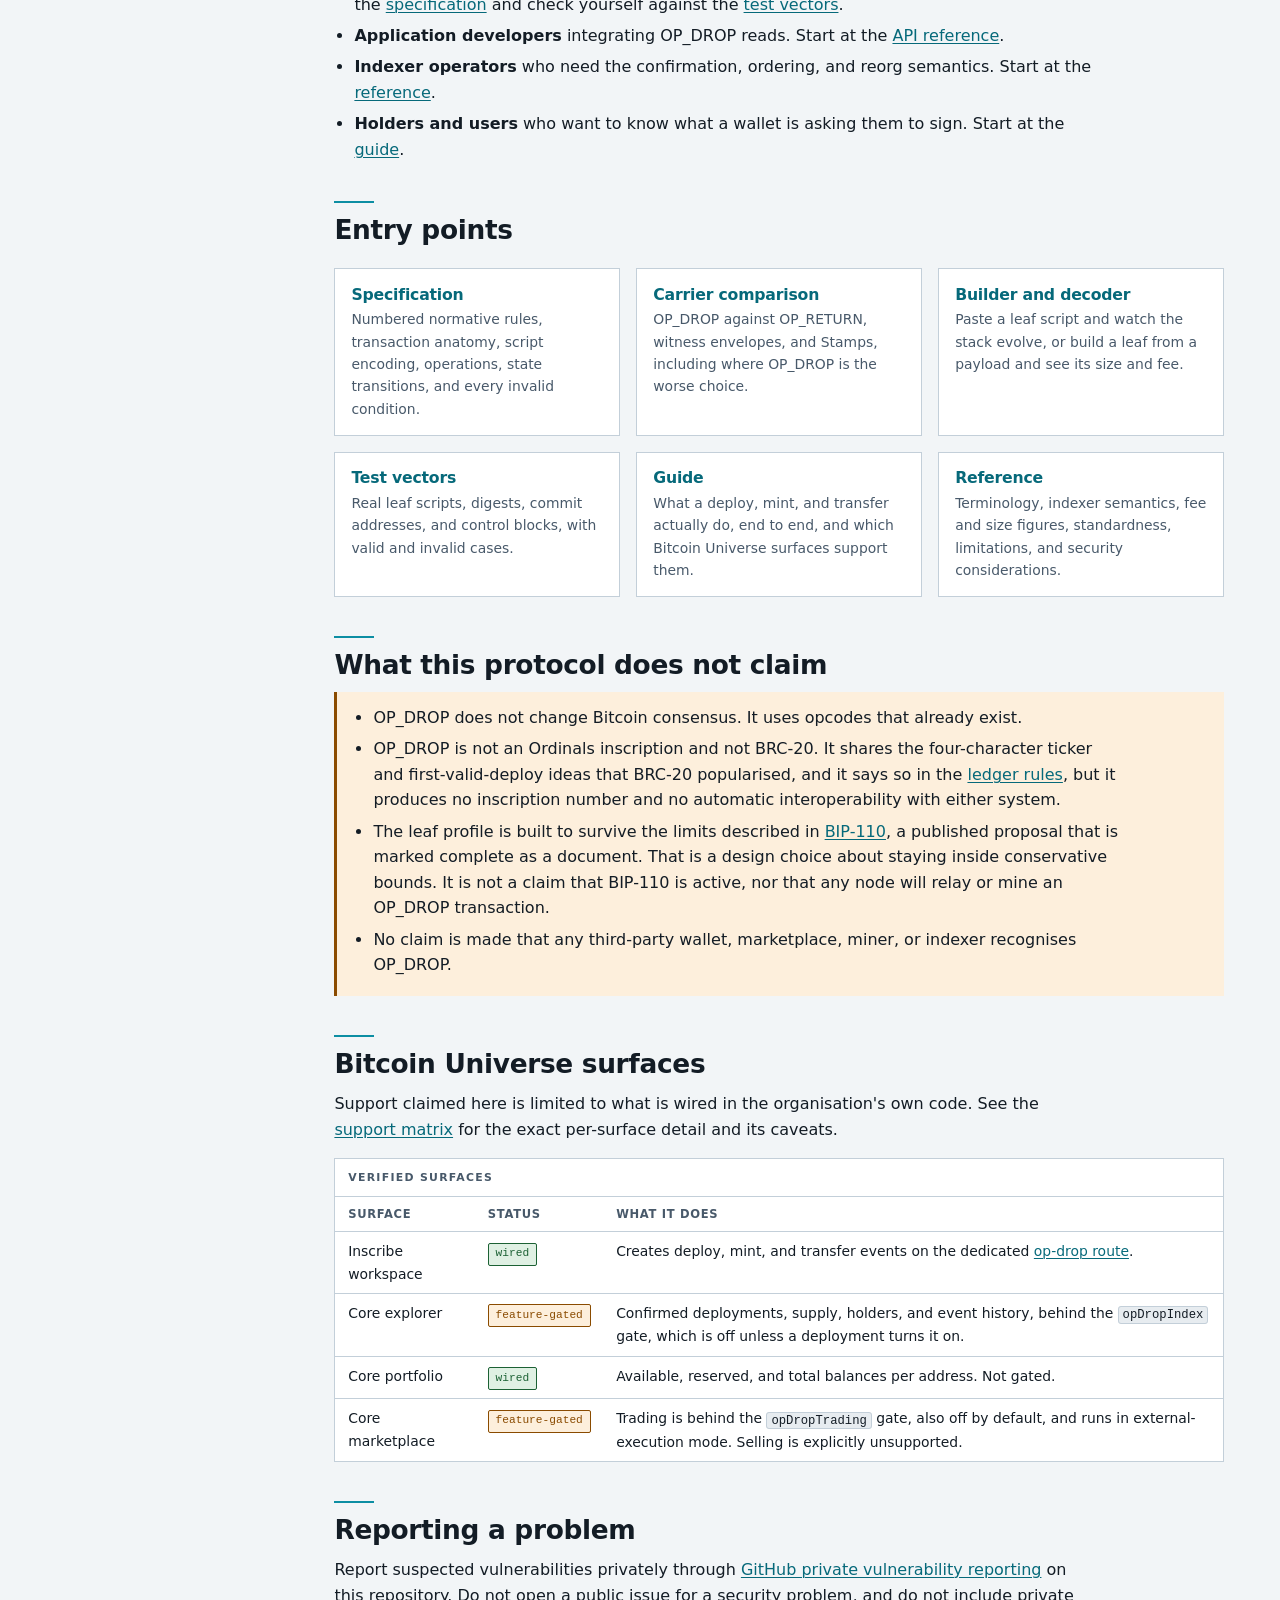
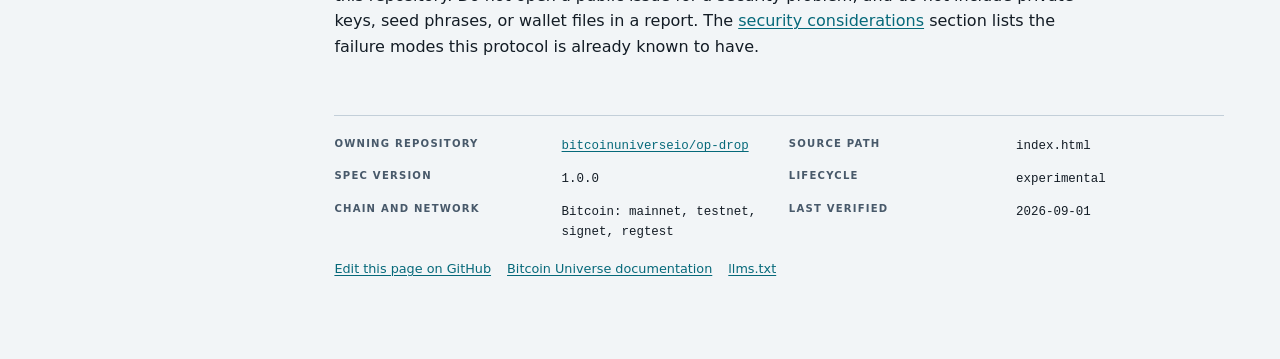
==== commit 27d88f53: "docs: correct the OP_DROP support matrix for feature gates A background search of core finished afte" ====
--- a/index.html
+++ b/index.html
@@ -337,9 +337,9 @@
         <thead><tr><th>Surface</th><th>Status</th><th>What it does</th></tr></thead>
         <tbody>
           <tr><td>Inscribe workspace</td><td><span class="badge ok">wired</span></td><td>Creates deploy, mint, and transfer events on the dedicated <a href="https://inscribe.bitcoinuniverse.io/op-drop">op-drop route</a>.</td></tr>
-          <tr><td>Core explorer</td><td><span class="badge ok">wired</span></td><td>Confirmed deployments, supply, holders, and event history.</td></tr>
-          <tr><td>Core portfolio</td><td><span class="badge ok">wired</span></td><td>Available, reserved, and total balances per address.</td></tr>
-          <tr><td>Core marketplace</td><td><span class="badge part">feature-gated</span></td><td>Trading is behind the <code>opDropTrading</code> gate and runs in external-execution mode. Selling is explicitly unsupported.</td></tr>
+          <tr><td>Core explorer</td><td><span class="badge part">feature-gated</span></td><td>Confirmed deployments, supply, holders, and event history, behind the <code>opDropIndex</code> gate, which is off unless a deployment turns it on.</td></tr>
+          <tr><td>Core portfolio</td><td><span class="badge ok">wired</span></td><td>Available, reserved, and total balances per address. Not gated.</td></tr>
+          <tr><td>Core marketplace</td><td><span class="badge part">feature-gated</span></td><td>Trading is behind the <code>opDropTrading</code> gate, also off by default, and runs in external-execution mode. Selling is explicitly unsupported.</td></tr>
         </tbody>
       </table>
     </div>
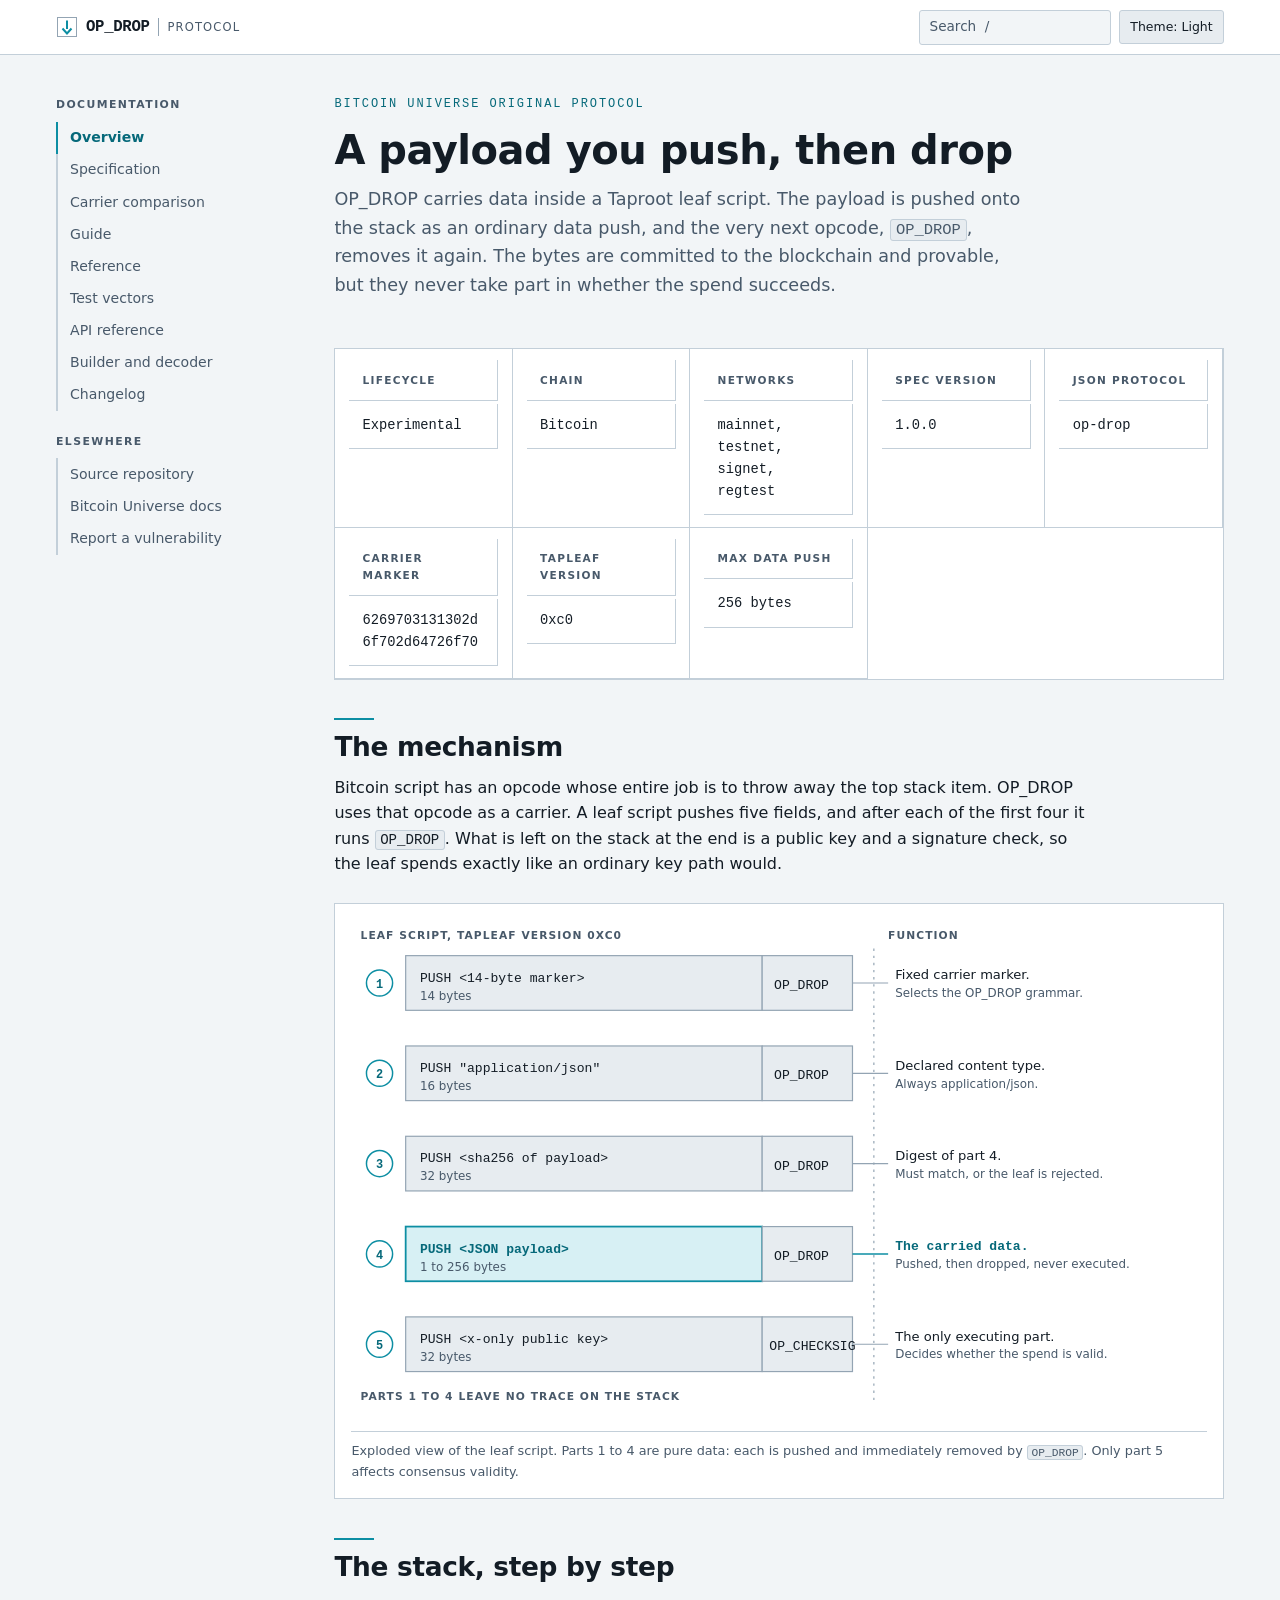
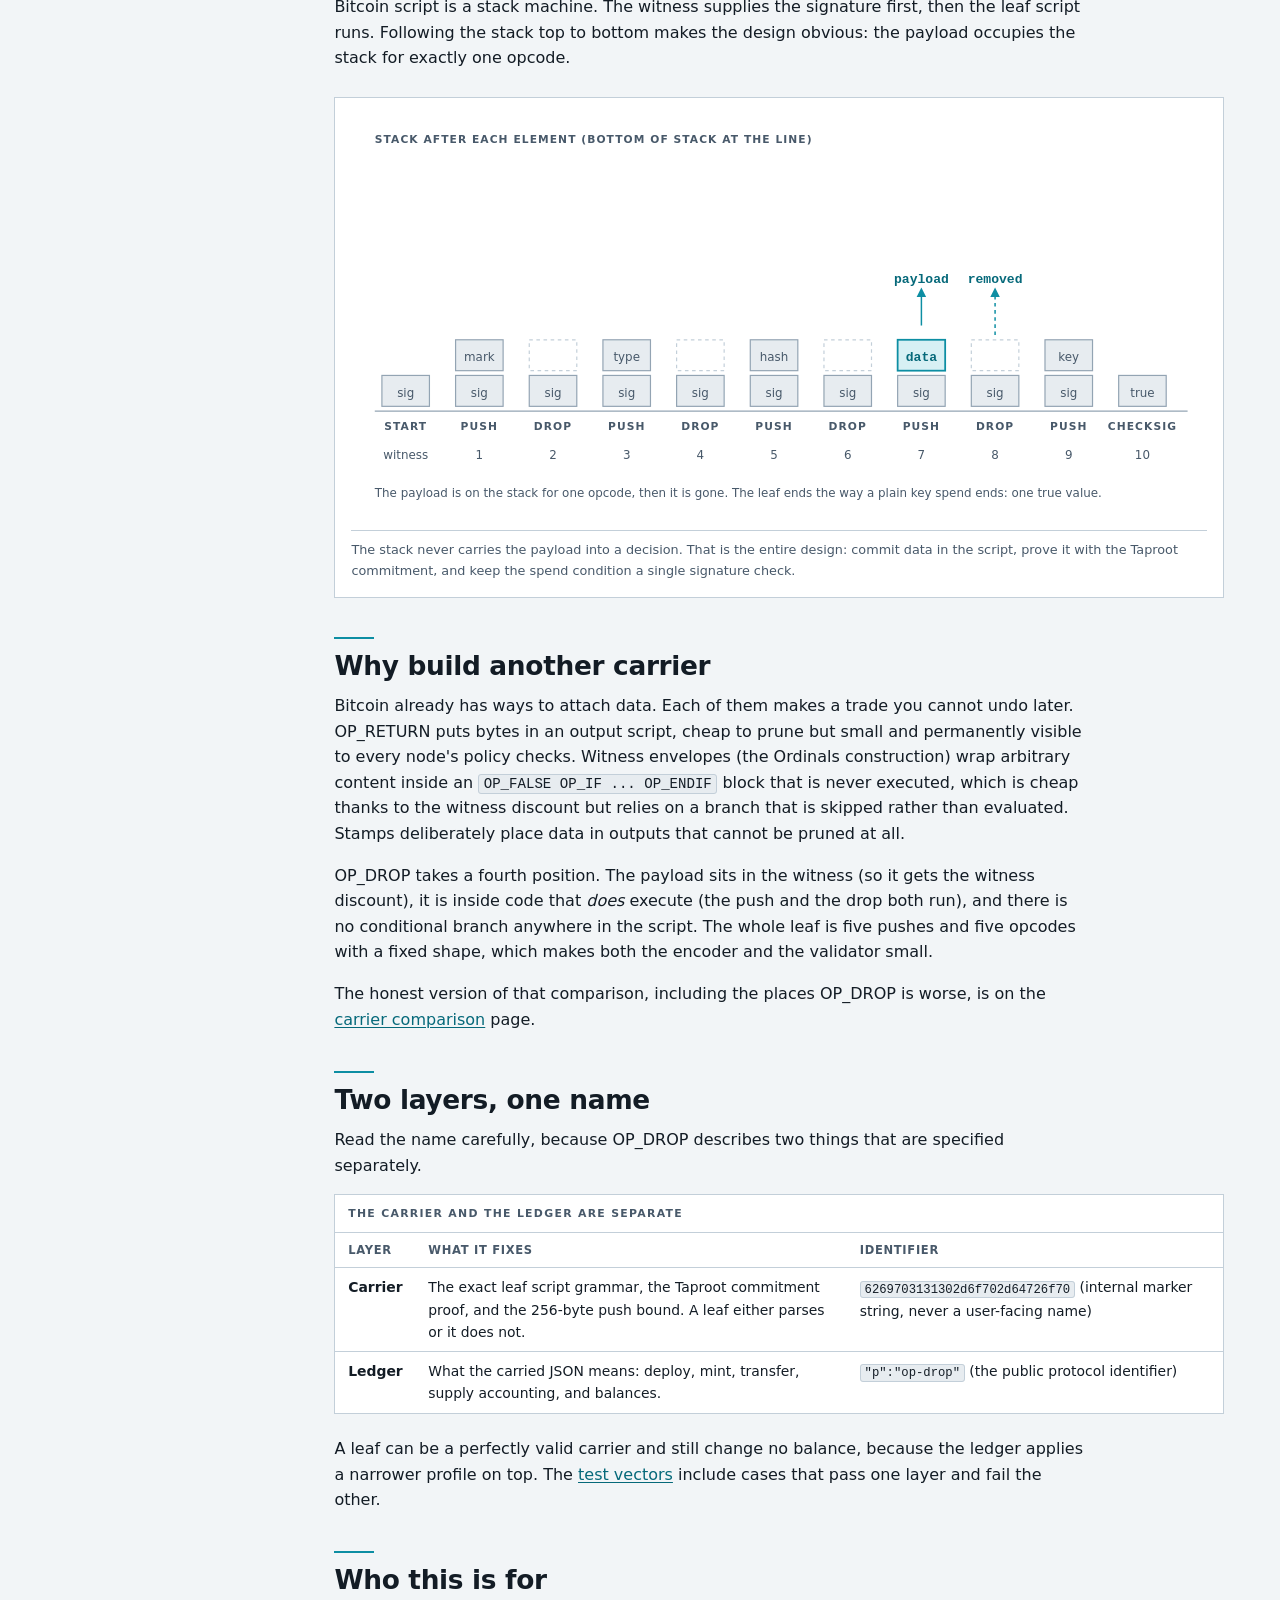
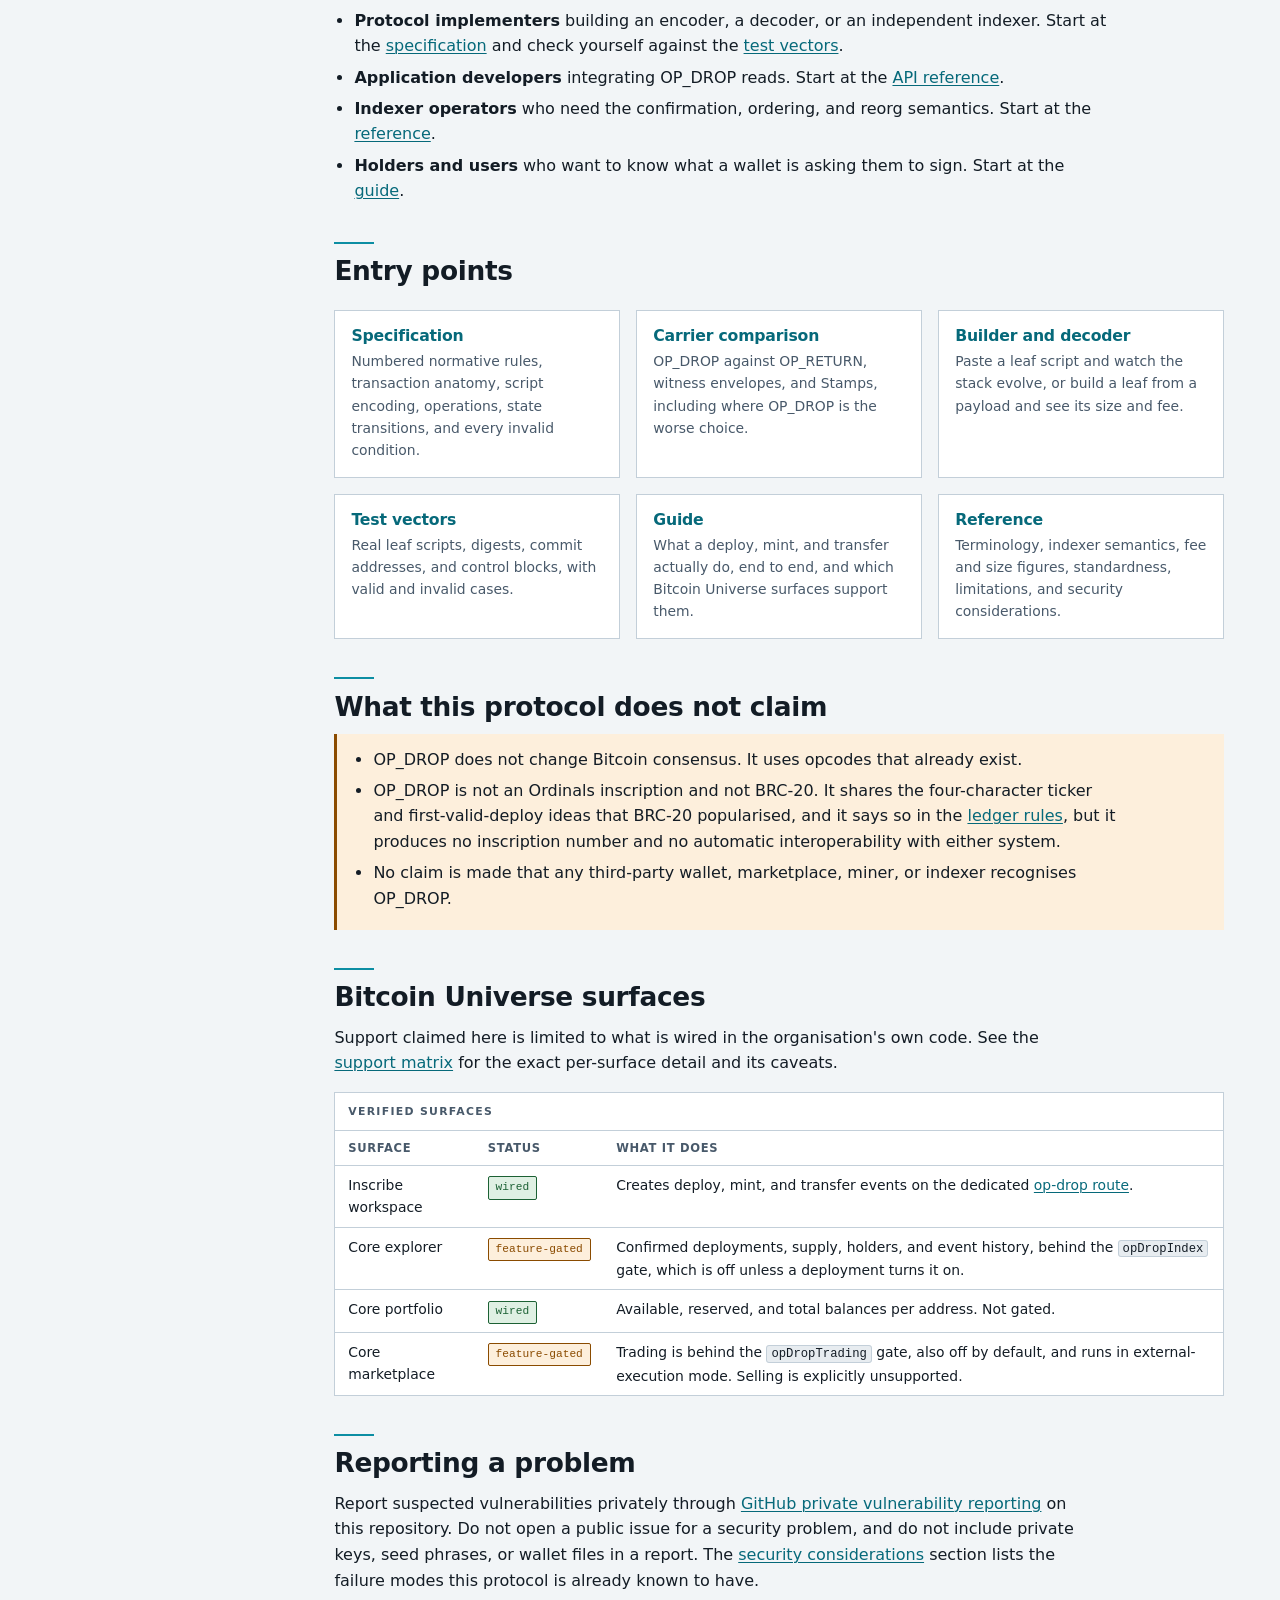
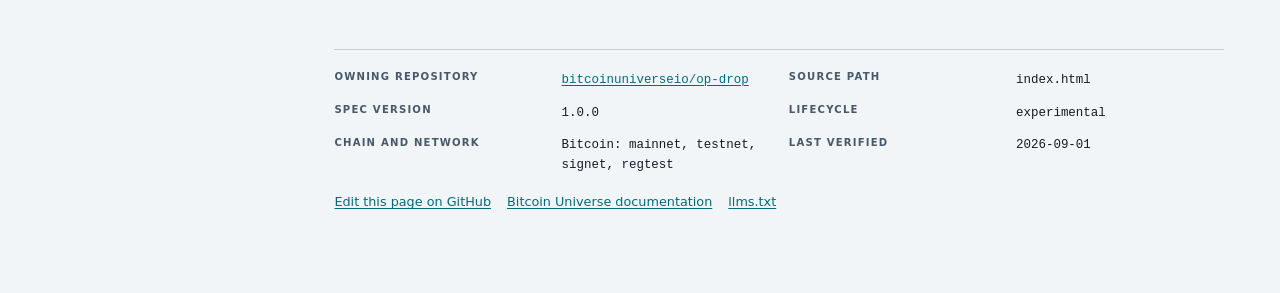
==== commit 80c65794: "Merge documentation site and remove retired policy requirements" ====
--- a/index.html
+++ b/index.html
@@ -80,7 +80,7 @@
       <div><div class="k">Networks</div><div class="v">mainnet, testnet, signet, regtest</div></div>
       <div><div class="k">Spec version</div><div class="v">1.0.0</div></div>
       <div><div class="k">JSON protocol</div><div class="v">op-drop</div></div>
-      <div><div class="k">Carrier marker</div><div class="v">bip110-op-drop</div></div>
+      <div><div class="k">Carrier marker</div><div class="v">6269703131302d6f702d64726f70</div></div>
       <div><div class="k">Tapleaf version</div><div class="v">0xc0</div></div>
       <div><div class="k">Max data push</div><div class="v">256 bytes</div></div>
     </div>
@@ -91,7 +91,7 @@
     <figure class="figscroll figwide">
       <svg viewBox="0 0 720 420" role="img" aria-labelledby="fig-explode-t fig-explode-d">
         <title id="fig-explode-t">Exploded view of an OP_DROP leaf script</title>
-        <desc id="fig-explode-d">The leaf script is drawn as five stacked parts. Part 1 is the 14-byte marker string bip110-op-drop followed by OP_DROP. Part 2 is the 16-byte content type application slash json followed by OP_DROP. Part 3 is the 32-byte SHA-256 digest of the payload followed by OP_DROP. Part 4 is the JSON payload itself, highlighted, followed by OP_DROP. Part 5 is the 32-byte x-only public key followed by OP_CHECKSIG, which is the only part that affects whether the spend succeeds. Leader lines connect each part to a note on the right.</desc>
+        <desc id="fig-explode-d">The leaf script is drawn as five stacked parts. Part 1 is the fixed 14-byte carrier marker followed by OP_DROP. Part 2 is the 16-byte content type application slash json followed by OP_DROP. Part 3 is the 32-byte SHA-256 digest of the payload followed by OP_DROP. Part 4 is the JSON payload itself, highlighted, followed by OP_DROP. Part 5 is the 32-byte x-only public key followed by OP_CHECKSIG, which is the only part that affects whether the spend succeeds. Leader lines connect each part to a note on the right.</desc>
 
         <text class="d-cap" x="8" y="16">Leaf script, tapleaf version 0xc0</text>
         <text class="d-cap" x="452" y="16">Function</text>
@@ -100,7 +100,7 @@
         <!-- part 1 -->
         <g>
           <rect x="46" y="30" width="300" height="46" class="d-box"></rect>
-          <text class="d-tm" x="58" y="52">PUSH "bip110-op-drop"</text>
+          <text class="d-tm" x="58" y="52">PUSH &lt;14-byte marker&gt;</text>
           <text class="d-tmute" x="58" y="67">14 bytes</text>
           <rect x="346" y="30" width="76" height="46" class="d-box"></rect>
           <text class="d-tm" x="356" y="58">OP_DROP</text>
@@ -294,7 +294,7 @@
         <caption>The carrier and the ledger are separate</caption>
         <thead><tr><th>Layer</th><th>What it fixes</th><th>Identifier</th></tr></thead>
         <tbody>
-          <tr><td><strong>Carrier</strong></td><td>The exact leaf script grammar, the Taproot commitment proof, and the 256-byte push bound. A leaf either parses or it does not.</td><td><code>bip110-op-drop</code> (internal marker string, never a user-facing name)</td></tr>
+          <tr><td><strong>Carrier</strong></td><td>The exact leaf script grammar, the Taproot commitment proof, and the 256-byte push bound. A leaf either parses or it does not.</td><td><code>6269703131302d6f702d64726f70</code> (internal marker string, never a user-facing name)</td></tr>
           <tr><td><strong>Ledger</strong></td><td>What the carried JSON means: deploy, mint, transfer, supply accounting, and balances.</td><td><code>"p":"op-drop"</code> (the public protocol identifier)</td></tr>
         </tbody>
       </table>
@@ -324,7 +324,6 @@
       <ul>
         <li>OP_DROP does not change Bitcoin consensus. It uses opcodes that already exist.</li>
         <li>OP_DROP is not an Ordinals inscription and not BRC-20. It shares the four-character ticker and first-valid-deploy ideas that BRC-20 popularised, and it says so in the <a href="specification.html#ledger">ledger rules</a>, but it produces no inscription number and no automatic interoperability with either system.</li>
-        <li>The leaf profile is built to survive the limits described in <a href="https://bips.dev/110/">BIP-110</a>, a published proposal that is marked complete as a document. That is a design choice about staying inside conservative bounds. It is not a claim that BIP-110 is active, nor that any node will relay or mine an OP_DROP transaction.</li>
         <li>No claim is made that any third-party wallet, marketplace, miner, or indexer recognises OP_DROP.</li>
       </ul>
     </div>
--- a/assets/apparatus.css
+++ b/assets/apparatus.css
@@ -337,7 +337,7 @@
   font-weight: 700;
   margin-bottom: 0.2rem;
 }
-.specplate .v { font-family: var(--mono); font-size: 0.86rem; }
+.specplate .v { font-family: var(--mono); font-size: 0.86rem; overflow-wrap: anywhere; }
 
 /* ---------- cards ---------- */
 
@@ -410,7 +410,7 @@
   padding-top: 0.12rem;
 }
 .rules .rbody > :last-child { margin-bottom: 0; }
-.rules .rbody p { max-width: none; }
+.rules .rbody p { max-width: none; overflow-wrap: anywhere; }
 
 /* ---------- badges ---------- */
 
